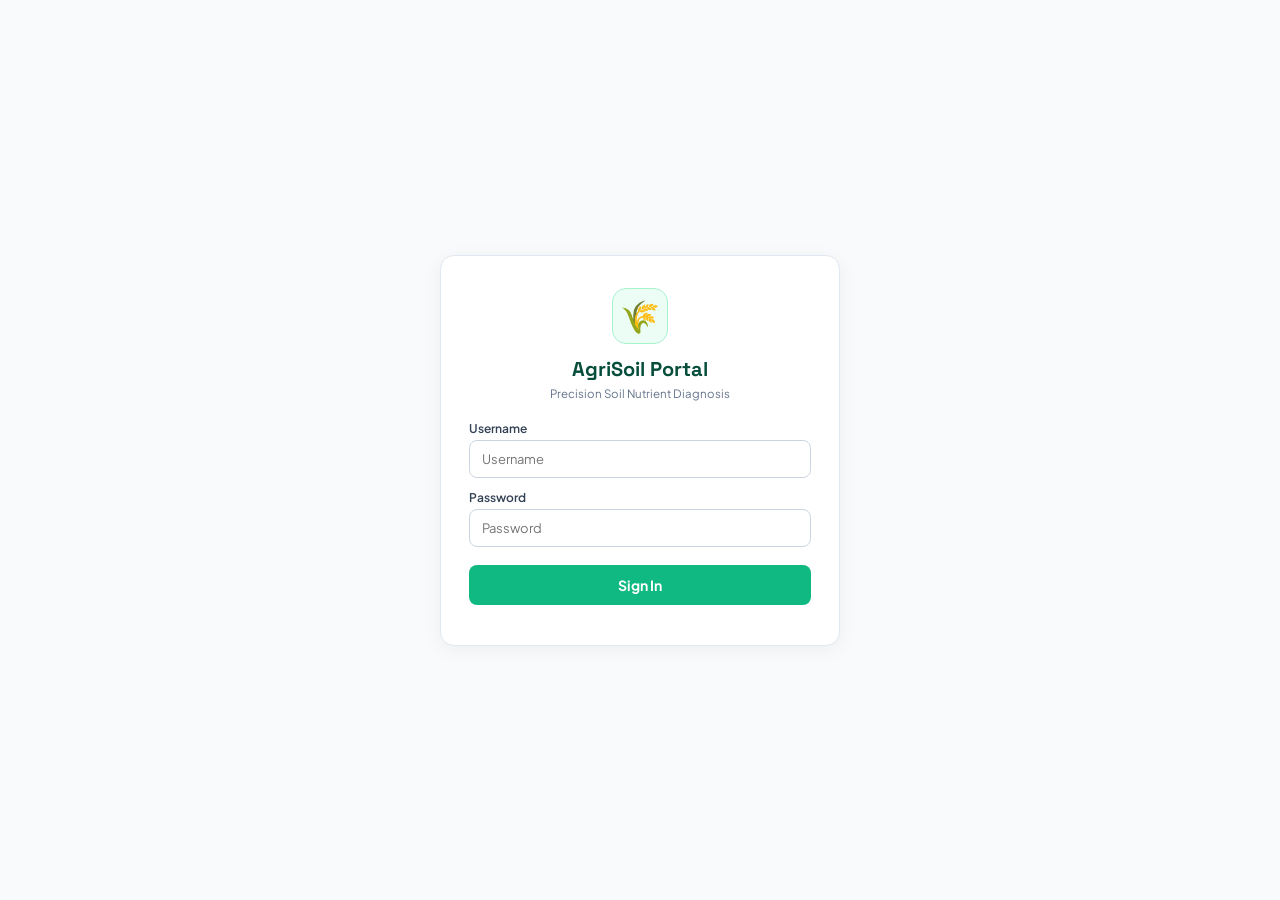
==== capstone/backend-spring/src/main/resources/static/index.html @ a9e23e3c "fourth" ====
<!DOCTYPE html>
<html lang="en">
<head>
    <meta charset="UTF-8">
    <meta name="viewport" content="width=device-width, initial-scale=1.0">
    <title>Precision Soil Nutrient Diagnosis - Farmer Portal</title>
    
    <!-- Google Fonts -->
    <link rel="preconnect" href="https://fonts.googleapis.com">
    <link rel="preconnect" href="https://fonts.gstatic.com" crossorigin>
    <link href="https://fonts.googleapis.com/css2?family=Plus+Jakarta+Sans:wght@400;500;600;700;800&family=Space+Grotesk:wght@500;700&display=swap" rel="stylesheet">
    
    <!-- Leaflet CSS -->
    <link rel="stylesheet" href="https://unpkg.com/leaflet@1.9.4/dist/leaflet.css" integrity="sha256-p4NxAoJBhIIN+hmNHrzRCf9tD/miZyoHS5obTRR9BMY=" crossorigin=""/>
    
    <!-- Turf.js for geodesic spatial calculations -->
    <script src="https://unpkg.com/@turf/turf@7/turf.min.js"></script>

    <!-- Custom CSS -->
    <link rel="stylesheet" href="style.css">
</head>
<body>
    <!-- 1. Dedicated Farmer Login Screen (Username & Password Only) -->
    <div id="loginScreen" class="login-screen">
        <div class="login-card">
            <div class="login-header">
                <div class="login-logo">🌾</div>
                <h2>AgriSoil Portal</h2>
                <p>Precision Soil Nutrient Diagnosis</p>
            </div>

            <!-- Login Status / Error Notification -->
            <div id="loginStatusMessage" class="login-status-msg" style="display: none;"></div>

            <!-- Sign In Form (Username & Password Only) -->
            <form id="loginForm" class="auth-form">
                <div class="form-group">
                    <label for="loginUsername">Username</label>
                    <input type="text" id="loginUsername" placeholder="Username" autocomplete="username" required>
                </div>
                <div class="form-group">
                    <label for="loginPassword">Password</label>
                    <input type="password" id="loginPassword" placeholder="Password" autocomplete="current-password" required>
                </div>
                <button type="submit" class="btn-auth-primary" id="btnLoginSubmit">Sign In</button>
            </form>
        </div>
    </div>

    <!-- 2. Main Application Screen -->
    <div id="mainAppScreen" class="app-container" style="display: none;">
        
        <!-- Top App Header -->
        <header class="app-header">
            <div class="header-brand">
                <div class="header-icon">🌾</div>
                <div class="header-text">
                    <h1>Smart Soil Health &amp; Nutrient Portal</h1>
                    <p>Instant satellite soil test &amp; crop nutrient guide for your land</p>
                </div>
            </div>
            <div class="header-user" id="headerUserProfile">
                <img id="headerAvatar" class="header-avatar" src="https://ui-avatars.com/api/?name=Farmer" alt="Avatar">
                <div class="header-user-info">
                    <span class="header-user-name" id="headerUserName">Farmer Kishan</span>
                    <span class="header-user-email" id="headerUserEmail">farmer@gmail.com</span>
                </div>
                <button class="btn-logout-sm" id="btnLogoutHeader" title="Sign Out">🚪 Logout</button>
            </div>
        </header>

        <!-- Top Dashboard Viewport (Map on left, Field Controls on right) -->
        <div class="dashboard-viewport" id="dashboardViewport">
            
            <!-- Left: Full Satellite Map Area -->
            <div class="map-section">
                <div id="map"></div>
                
                <!-- Map Overlay Controls -->
                <div class="map-overlay-badge">
                    <span class="live-dot"></span>
                    <span>Live Satellite View</span>
                </div>

                <div class="map-coords-badge" id="mapCoordsBadge">
                    Lat: 13.3409 | Lon: 77.1009
                </div>
            </div>

            <!-- Right: Control Panel (Card Layout) -->
            <div class="controls-section">
                
                <!-- Saved Farms Card -->
                <div class="card" id="savedFarmsSection" style="display: none;">
                    <div class="card-header">
                        <h3>🌾 My Saved Fields</h3>
                        <span class="count-badge" id="farmsCountBadge">0 Fields</span>
                    </div>
                    <p class="card-desc">Choose one of your saved fields or mark a new field on the map below.</p>
                    <div class="select-wrapper">
                        <select id="savedFarmsSelect">
                            <option value="">-- Select a field --</option>
                        </select>
                    </div>
                    <div class="selected-farm-actions" id="farmActionsGroup" style="display: none;">
                        <button class="btn btn-danger-sm" id="btnDeleteFarm">🗑️ Remove Field</button>
                    </div>
                </div>

                <!-- Field Mapping Card (Inspired by reference project) -->
                <div class="card field-mapping-card">
                    <div class="card-header">
                        <h3>📍 Mark Field Boundary</h3>
                    </div>
                    
                    <!-- Status Banner -->
                    <div class="status-banner" id="statusBanner">
                        Click <strong>"Mark Field Corners"</strong>, then tap the 4 corners of your field on the map.
                    </div>

                    <!-- Drawing Controls -->
                    <div class="mapping-btn-grid">
                        <button class="btn btn-primary" id="btnStartDraw">
                            <span>🎯 Mark Field Corners</span>
                        </button>
                        <button class="btn btn-danger" id="btnClearField">
                            <span>🔄 Reset</span>
                        </button>
                        <button class="btn btn-success" id="btnCompleteField" disabled>
                            <span>✅ Done Marking</span>
                        </button>
                    </div>

                    <!-- Area & Selected Points Display -->
                    <div class="area-display" id="areaDisplay" style="display: none;">
                        <div class="area-header">Total Field Area</div>
                        <div class="area-number" id="areaValue">0.00 <span class="unit">Acres</span></div>
                        <div class="area-subinfo" id="areaSubInfo">0 hectares | 0 sq. meters</div>
                    </div>

                    <!-- Save Farm Form (appears when 4 points are completed) -->
                    <div class="save-farm-form" id="saveFarmForm" style="display: none;">
                        <label for="farmNameInput">Field Name:</label>
                        <input type="text" id="farmNameInput" placeholder="e.g. Rice Plot, North Field">
                        <button class="btn btn-emerald" id="btnSaveFarm">💾 Save Field</button>
                    </div>
                </div>

                <!-- Soil Fertility Diagnostic Card -->
                <div class="card fertility-card" id="fertilitySection" style="display: none;">
                    <div class="card-header">
                        <h3>🌱 Soil Health &amp; Nutrients</h3>
                        <span class="active-farm-badge" id="activeFarmBadge">No Field Selected</span>
                    </div>
                    <p class="card-desc">Scan your soil using satellite imagery to check pH and major nutrient levels (N, P, K).</p>
                    
                    <button class="btn btn-gradient" id="btnRunFertility">
                        <span>🔍 Check Soil Nutrients</span>
                    </button>

                    <!-- Processing Spinner -->
                    <div class="loading-container" id="loadingContainer" style="display: none;">
                        <div class="pulsing-radar"></div>
                        <h4 id="loadingTitle">Scanning Your Field from Satellite...</h4>
                        <p id="loadingSubtitle">Analyzing soil reflectance and nutrient levels across your field...</p>
                    </div>
                </div>

            </div>
        </div>

        <!-- 3. Full-Width Diagnosis Results Section (Displayed BELOW map and dashboard) -->
        <section class="results-container full-results-section" id="resultsContainer" style="display: none;">
            
            <!-- Top Return / Field Header Bar -->
            <div class="results-top-bar">
                <div class="results-field-info">
                    <span class="results-field-badge">📍 Field Analysis Results</span>
                    <h2 id="resultsFarmTitle" class="results-farm-title">Crop Health &amp; Soil Nutrients Report</h2>
                    <p class="results-farm-subtitle">Full-width view of satellite crop indicators and soil nutrient heatmaps. Scroll up anytime to return to your dashboard and change fields.</p>
                </div>
                <div class="results-bar-actions">
                    <button type="button" class="btn btn-change-field" onclick="scrollToDashboard()">
                        <span>⬆ Change Field / Back to Map</span>
                    </button>
                </div>
            </div>
            
            <!-- Metadata Strip -->
            <div class="meta-strip">
                <div class="meta-item">
                    <span class="meta-label">Scan Date</span>
                    <span class="meta-val" id="metaDate">-</span>
                </div>
                <div class="meta-item">
                    <span class="meta-label">Cloud Level</span>
                    <span class="meta-val" id="metaCloud">-</span>
                </div>
                <div class="meta-item">
                    <span class="meta-label">Detail Resolution</span>
                    <span class="meta-val">10m x 10m grid</span>
                </div>
                <div class="meta-item">
                    <span class="meta-label">Tested Land Points</span>
                    <span class="meta-val" id="metaPixels">-</span>
                </div>
            </div>

            <!-- Acquisition & Season Note -->
            <div class="season-note" id="seasonNoteBox" style="display: none;">
                <span class="season-icon">🛰️</span>
                <div class="season-text" id="seasonNoteText"></div>
            </div>

            <!-- Land-Cover Surface Validation Alert -->
            <div class="surface-alert" id="surfaceAlertBox" style="display: none;">
                <div class="surface-alert-header">
                    <span id="surfaceAlertIcon">🌱</span>
                    <span id="surfaceAlertTitle">Field Surface Check</span>
                </div>
                <div class="surface-alert-msg" id="surfaceAlertMsg"></div>
            </div>

            <!-- 1. STARTING SECTION: Crop & Soil Satellite Indicators (NDVI, NDBI, BSI, UI) -->
            <div id="viewSpectral" class="results-section-block">
                <div class="section-badge-header">
                    <span class="badge-icon">🛰️</span>
                    <div>
                        <h4 class="section-title">1. Crop Health &amp; Satellite Indicators</h4>
                        <p class="section-subtitle">Real-time vegetation vigor, ground moisture, and bare soil exposure across your field</p>
                    </div>
                </div>

                <!-- 4 Spectral Stat Cards -->
                <div class="nutrients-grid">
                    <div class="nutrient-card card-n">
                        <div class="nut-header">Crop Greenness (NDVI)</div>
                        <div class="nut-val" id="valNdvi">-</div>
                        <div class="nut-status" id="statusNdvi">Plant Health</div>
                        <div class="nut-range" id="rangeNdvi">Min: - | Max: -</div>
                    </div>

                    <div class="nutrient-card card-p">
                        <div class="nut-header">Dry Earth Index (NDBI)</div>
                        <div class="nut-val" id="valNdbi">-</div>
                        <div class="nut-status" id="statusNdbi">Dry Soil Level</div>
                        <div class="nut-range" id="rangeNdbi">Min: - | Max: -</div>
                    </div>

                    <div class="nutrient-card card-ph">
                        <div class="nut-header">Bare Soil Coverage (BSI)</div>
                        <div class="nut-val" id="valBsi">-</div>
                        <div class="nut-status" id="statusBsi">Soil Openness</div>
                        <div class="nut-range" id="rangeBsi">Min: - | Max: -</div>
                    </div>

                    <div class="nutrient-card card-k">
                        <div class="nut-header">Hard Surface Index (UI)</div>
                        <div class="nut-val" id="valUi">-</div>
                        <div class="nut-status" id="statusUi">Firm Surface</div>
                        <div class="nut-range" id="rangeUi">Min: - | Max: -</div>
                    </div>
                </div>

                <!-- 4 Satellite Spectral Heatmaps -->
                <h5 class="subsection-title">Satellite Indicator Maps</h5>
                <div class="heatmaps-grid">
                    <div class="heatmap-box">
                        <div class="heatmap-header-row">
                            <h5>Crop Greenness (NDVI)</h5>
                            <button type="button" class="btn-fullscreen-toggle" onclick="openFullscreenModal('imgHeatmapNdvi', 'Crop Growth &amp; Greenness (NDVI)')">⛶ Full Screen</button>
                        </div>
                        <div class="img-wrapper" onclick="openFullscreenModal('imgHeatmapNdvi', 'Crop Growth &amp; Greenness (NDVI)')">
                            <img id="imgHeatmapNdvi" alt="Crop Greenness Map" src="">
                        </div>
                    </div>

                    <div class="heatmap-box">
                        <div class="heatmap-header-row">
                            <h5>Dry Soil Exposure (NDBI)</h5>
                            <button type="button" class="btn-fullscreen-toggle" onclick="openFullscreenModal('imgHeatmapNdbi', 'Dry Soil Exposure (NDBI)')">⛶ Full Screen</button>
                        </div>
                        <div class="img-wrapper" onclick="openFullscreenModal('imgHeatmapNdbi', 'Dry Soil Exposure (NDBI)')">
                            <img id="imgHeatmapNdbi" alt="Dry Earth Map" src="">
                        </div>
                    </div>

                    <div class="heatmap-box">
                        <div class="heatmap-header-row">
                            <h5>Open Soil Coverage (BSI)</h5>
                            <button type="button" class="btn-fullscreen-toggle" onclick="openFullscreenModal('imgHeatmapBsi', 'Open Soil Coverage (BSI)')">⛶ Full Screen</button>
                        </div>
                        <div class="img-wrapper" onclick="openFullscreenModal('imgHeatmapBsi', 'Open Soil Coverage (BSI)')">
                            <img id="imgHeatmapBsi" alt="Bare Soil Map" src="">
                        </div>
                    </div>

                    <div class="heatmap-box">
                        <div class="heatmap-header-row">
                            <h5>Hard Surface / Structure (UI)</h5>
                            <button type="button" class="btn-fullscreen-toggle" onclick="openFullscreenModal('imgHeatmapUi', 'Hard Surface / Structure (UI)')">⛶ Full Screen</button>
                        </div>
                        <div class="img-wrapper" onclick="openFullscreenModal('imgHeatmapUi', 'Hard Surface / Structure (UI)')">
                            <img id="imgHeatmapUi" alt="Surface Map" src="">
                        </div>
                    </div>
                </div>
            </div>

            <!-- 2. NEXT SECTION: Essential Soil Nutrients (pH, N, P, K) -->
            <div id="viewNutrients" class="results-section-block">
                <div class="section-badge-header">
                    <span class="badge-icon">🌾</span>
                    <div>
                        <h4 class="section-title">2. Soil Nutrients &amp; Fertility Levels</h4>
                        <p class="section-subtitle">Estimated soil acidity and major macronutrient levels for balanced crop fertilization</p>
                    </div>
                </div>

                <!-- 4 Nutrient Stat Cards -->
                <div class="nutrients-grid">
                    <div class="nutrient-card card-ph">
                        <div class="nut-header">Soil Acidity / pH Level</div>
                        <div class="nut-val" id="valPh">-</div>
                        <div class="nut-status" id="statusPh">Optimal</div>
                        <div class="nut-range" id="rangePh">Min: - | Max: -</div>
                    </div>

                    <div class="nutrient-card card-n">
                        <div class="nut-header">Nitrogen (N) - Plant Growth</div>
                        <div class="nut-val" id="valN">- <span class="sub-unit">mg/kg</span></div>
                        <div class="nut-status" id="statusN">Optimal</div>
                        <div class="nut-range" id="rangeN">Min: - | Max: -</div>
                    </div>

                    <div class="nutrient-card card-p">
                        <div class="nut-header">Phosphorus (P) - Root Health</div>
                        <div class="nut-val" id="valP">- <span class="sub-unit">mg/kg</span></div>
                        <div class="nut-status" id="statusP">Optimal</div>
                        <div class="nut-range" id="rangeP">Min: - | Max: -</div>
                    </div>

                    <div class="nutrient-card card-k">
                        <div class="nut-header">Potassium (K) - Plant Strength</div>
                        <div class="nut-val" id="valK">- <span class="sub-unit">mg/kg</span></div>
                        <div class="nut-status" id="statusK">Optimal</div>
                        <div class="nut-range" id="rangeK">Min: - | Max: -</div>
                    </div>
                </div>

                <!-- 4 Soil Nutrient Distribution Heatmaps -->
                <h5 class="subsection-title">Nutrient Distribution Maps</h5>
                <div class="heatmaps-grid">
                    <div class="heatmap-box">
                        <div class="heatmap-header-row">
                            <h5>Soil pH Level Map</h5>
                            <button type="button" class="btn-fullscreen-toggle" onclick="openFullscreenModal('imgHeatmapPh', 'Soil pH Level Map')">⛶ Full Screen</button>
                        </div>
                        <div class="img-wrapper" onclick="openFullscreenModal('imgHeatmapPh', 'Soil pH Level Map')">
                            <img id="imgHeatmapPh" alt="Soil pH Map" src="">
                        </div>
                    </div>

                    <div class="heatmap-box">
                        <div class="heatmap-header-row">
                            <h5>Nitrogen (N) Map</h5>
                            <button type="button" class="btn-fullscreen-toggle" onclick="openFullscreenModal('imgHeatmapN', 'Nitrogen (N) Distribution Map')">⛶ Full Screen</button>
                        </div>
                        <div class="img-wrapper" onclick="openFullscreenModal('imgHeatmapN', 'Nitrogen (N) Distribution Map')">
                            <img id="imgHeatmapN" alt="Nitrogen Map" src="">
                        </div>
                    </div>

                    <div class="heatmap-box">
                        <div class="heatmap-header-row">
                            <h5>Phosphorus (P) Map</h5>
                            <button type="button" class="btn-fullscreen-toggle" onclick="openFullscreenModal('imgHeatmapP', 'Phosphorus (P) Distribution Map')">⛶ Full Screen</button>
                        </div>
                        <div class="img-wrapper" onclick="openFullscreenModal('imgHeatmapP', 'Phosphorus (P) Distribution Map')">
                            <img id="imgHeatmapP" alt="Phosphorus Map" src="">
                        </div>
                    </div>

                    <div class="heatmap-box">
                        <div class="heatmap-header-row">
                            <h5>Potassium (K) Map</h5>
                            <button type="button" class="btn-fullscreen-toggle" onclick="openFullscreenModal('imgHeatmapK', 'Potassium (K) Distribution Map')">⛶ Full Screen</button>
                        </div>
                        <div class="img-wrapper" onclick="openFullscreenModal('imgHeatmapK', 'Potassium (K) Distribution Map')">
                            <img id="imgHeatmapK" alt="Potassium Map" src="">
                        </div>
                    </div>
                </div>
            </div>

        </section>

    </div>

    <!-- Floating Back-to-Dashboard Button -->
    <button id="btnFloatingBackToDashboard" class="btn-floating-top" onclick="scrollToDashboard()" title="Change Field / Back to Map" style="display: none;">
        <span>⬆ Change Field</span>
    </button>

    <!-- Full Screen Image Modal -->
    <div id="fullscreenModal" class="fullscreen-modal" style="display: none;">
        <div class="fullscreen-modal-backdrop" onclick="closeFullscreenModal()"></div>
        <div class="fullscreen-modal-content">
            <div class="fullscreen-modal-header">
                <h3 id="fullscreenModalTitle">Map View</h3>
                <button type="button" class="btn-modal-close" onclick="closeFullscreenModal()" title="Close (Esc)">✕ Close</button>
            </div>
            <div class="fullscreen-modal-body">
                <img id="fullscreenModalImg" src="" alt="Full Screen Map View">
            </div>
        </div>
    </div>

    <!-- Leaflet JS -->
    <script src="https://unpkg.com/leaflet@1.9.4/dist/leaflet.js" integrity="sha256-20nQCchB9co0qIjJZRGuk2/Z9VM+kNiyxNV1lvTlZBo=" crossorigin=""></script>
    
    <!-- Application Logic -->
    <script src="app.js"></script>
</body>
</html>
---- capstone/backend-spring/src/main/resources/static/style.css ----
/* ==========================================================================
   Precision Soil Nutrient Diagnosis - UI/UX Stylesheet
   Modern, responsive agricultural portal with Leaflet satellite mapping
   ========================================================================== */

:root {
    --bg-gradient: linear-gradient(135deg, #064e3b 0%, #047857 50%, #10b981 100%);
    --card-bg: #ffffff;
    --primary: #2563eb;
    --primary-hover: #1d4ed8;
    --success: #16a34a;
    --success-hover: #15803d;
    --danger: #dc2626;
    --danger-hover: #b91c1c;
    --emerald: #059669;
    --emerald-hover: #047857;
    --text-main: #0f172a;
    --text-muted: #64748b;
    --border-color: #e2e8f0;
    --font-sans: 'Plus Jakarta Sans', system-ui, -apple-system, sans-serif;
    --font-heading: 'Space Grotesk', sans-serif;
}

* {
    margin: 0;
    padding: 0;
    box-sizing: border-box;
}

body {
    font-family: var(--font-sans);
    background: var(--bg-gradient);
    min-height: 100vh;
    color: var(--text-main);
    overflow-x: hidden;
    overflow-y: auto;
    scroll-behavior: smooth;
}

/* App Main Container (Vertical Page Flow) */
.app-container {
    display: flex;
    flex-direction: column;
    width: 100%;
    min-height: 100vh;
    padding: 0;
    gap: 0;
}

/* Top App Header (Spans Full Width at Top) */
.app-header {
    width: 100%;
    display: flex;
    align-items: center;
    justify-content: space-between;
    padding: 12px 28px;
    background: #ffffff;
    border-bottom: 1px solid var(--border-color);
    box-shadow: 0 2px 10px rgba(0, 0, 0, 0.05);
    position: sticky;
    top: 0;
    z-index: 1000;
    box-sizing: border-box;
}

/* Dashboard Viewport (Map on Left, Field Controls on Right) */
.dashboard-viewport {
    display: flex;
    gap: 20px;
    padding: 20px 28px;
    height: calc(100vh - 72px);
    min-height: 620px;
    box-sizing: border-box;
    width: 100%;
}

/* Map Section (Left 58%) */
.map-section {
    flex: 1.35;
    background: #0f172a;
    border-radius: 16px;
    overflow: hidden;
    position: relative;
    box-shadow: 0 10px 30px rgba(0, 0, 0, 0.15);
    border: 1px solid rgba(255, 255, 255, 0.15);
    height: 100%;
}

#map {
    height: 100%;
    width: 100%;
    z-index: 1;
}

.map-overlay-badge {
    position: absolute;
    top: 16px;
    left: 60px;
    background: rgba(15, 23, 42, 0.85);
    backdrop-filter: blur(8px);
    color: #f8fafc;
    padding: 8px 14px;
    border-radius: 30px;
    font-size: 12px;
    font-weight: 600;
    z-index: 1000;
    display: flex;
    align-items: center;
    gap: 8px;
    border: 1px solid rgba(255, 255, 255, 0.2);
    box-shadow: 0 4px 12px rgba(0,0,0,0.3);
}

.live-dot {
    width: 8px;
    height: 8px;
    background: #10b981;
    border-radius: 50%;
    animation: pulseDot 2s infinite;
}

@keyframes pulseDot {
    0% { transform: scale(0.95); box-shadow: 0 0 0 0 rgba(16, 185, 129, 0.7); }
    70% { transform: scale(1.1); box-shadow: 0 0 0 8px rgba(16, 185, 129, 0); }
    100% { transform: scale(0.95); box-shadow: 0 0 0 0 rgba(16, 185, 129, 0); }
}

.map-coords-badge {
    position: absolute;
    bottom: 16px;
    right: 16px;
    background: rgba(15, 23, 42, 0.8);
    backdrop-filter: blur(6px);
    color: #cbd5e1;
    padding: 6px 12px;
    border-radius: 8px;
    font-size: 11px;
    font-family: monospace;
    z-index: 1000;
    pointer-events: none;
}

/* Controls Section (Right 42%) */
.controls-section {
    flex: 1;
    background: rgba(255, 255, 255, 0.98);
    backdrop-filter: blur(12px);
    border-radius: 16px;
    padding: 20px;
    overflow-y: auto;
    height: 100%;
    box-shadow: 0 10px 30px rgba(0, 0, 0, 0.08);
    display: flex;
    flex-direction: column;
    gap: 16px;
    border: 1px solid var(--border-color);
    box-sizing: border-box;
}

/* Custom Scrollbar */
.controls-section::-webkit-scrollbar {
    width: 6px;
}
.controls-section::-webkit-scrollbar-thumb {
    background: #cbd5e1;
    border-radius: 4px;
}

.header-brand {
    display: flex;
    align-items: center;
    gap: 12px;
}

.header-icon {
    font-size: 26px;
    background: #ecfdf5;
    width: 44px;
    height: 44px;
    display: flex;
    align-items: center;
    justify-content: center;
    border-radius: 12px;
    border: 1px solid #a7f3d0;
}

.header-text h1 {
    font-family: var(--font-heading);
    font-size: 16px;
    font-weight: 700;
    color: #064e3b;
    line-height: 1.2;
}

.header-text p {
    font-size: 11px;
    color: var(--text-muted);
}

.header-user {
    display: flex;
    align-items: center;
    gap: 8px;
    background: #f8fafc;
    border: 1px solid #e2e8f0;
    padding: 4px 10px 4px 6px;
    border-radius: 24px;
}

.header-avatar {
    width: 32px;
    height: 32px;
    border-radius: 50%;
    object-fit: cover;
    background: #e2e8f0;
    border: 1.5px solid #10b981;
}

.header-user-info {
    display: flex;
    flex-direction: column;
    text-align: left;
    max-width: 140px;
}

.header-user-name {
    font-size: 12px;
    font-weight: 700;
    color: #0f172a;
    white-space: nowrap;
    overflow: hidden;
    text-overflow: ellipsis;
}

.header-user-email {
    font-size: 10px;
    color: #64748b;
    white-space: nowrap;
    overflow: hidden;
    text-overflow: ellipsis;
}

.btn-logout-sm {
    background: #fee2e2;
    color: #dc2626;
    border: 1px solid #fca5a5;
    border-radius: 12px;
    padding: 4px 8px;
    font-size: 11px;
    font-weight: 600;
    cursor: pointer;
    transition: all 0.2s;
    white-space: nowrap;
}

.btn-logout-sm:hover {
    background: #fca5a5;
    color: #7f1d1d;
}

/* Card Common */
.card {
    background: #ffffff;
    border-radius: 12px;
    padding: 16px;
    border: 1px solid var(--border-color);
    box-shadow: 0 2px 8px rgba(0,0,0,0.04);
}

.card-header {
    display: flex;
    justify-content: space-between;
    align-items: center;
    margin-bottom: 8px;
}

.card-header h3 {
    font-size: 14px;
    font-weight: 700;
    color: #1e293b;
}

.card-desc {
    font-size: 12px;
    color: var(--text-muted);
    margin-bottom: 12px;
    line-height: 1.4;
}

.badge {
    background: #f1f5f9;
    color: #64748b;
    padding: 3px 8px;
    border-radius: 20px;
    font-size: 11px;
    font-weight: 600;
}

.count-badge {
    background: #ecfdf5;
    color: #059669;
    padding: 3px 8px;
    border-radius: 20px;
    font-size: 11px;
    font-weight: 700;
}

/* Auth Section */
.input-group {
    display: flex;
    gap: 8px;
}

.input-group input, .save-farm-form input, select {
    width: 100%;
    padding: 10px 12px;
    border: 1.5px solid var(--border-color);
    border-radius: 8px;
    font-size: 13px;
    font-family: inherit;
    transition: all 0.2s;
    outline: none;
}

.input-group input:focus, .save-farm-form input:focus, select:focus {
    border-color: var(--emerald);
    box-shadow: 0 0 0 3px rgba(16, 185, 129, 0.15);
}

.farmer-profile {
    display: flex;
    align-items: center;
    gap: 12px;
}

.profile-avatar {
    width: 44px;
    height: 44px;
    border-radius: 50%;
    background: #e0f2fe;
    display: flex;
    align-items: center;
    justify-content: center;
    font-size: 22px;
}

.profile-details {
    flex: 1;
}

.profile-details h4 {
    font-size: 14px;
    font-weight: 700;
    color: #0f172a;
}

.profile-details span {
    font-size: 11px;
    color: var(--text-muted);
    display: block;
}

.farmer-id-tag {
    font-size: 10px;
    font-weight: 700;
    color: #059669;
    background: #ecfdf5;
    display: inline-block;
    padding: 2px 6px;
    border-radius: 4px;
    margin-top: 2px;
}

/* Buttons */
.btn {
    padding: 10px 16px;
    border: none;
    border-radius: 8px;
    font-size: 13px;
    font-weight: 600;
    cursor: pointer;
    transition: all 0.2s;
    display: inline-flex;
    align-items: center;
    justify-content: center;
    gap: 6px;
    white-space: nowrap;
}

.btn:disabled {
    opacity: 0.5;
    cursor: not-allowed;
    transform: none !important;
}

.btn-primary {
    background: var(--primary);
    color: white;
}
.btn-primary:hover:not(:disabled) {
    background: var(--primary-hover);
    transform: translateY(-1px);
}

.btn-danger {
    background: var(--danger);
    color: white;
}
.btn-danger:hover:not(:disabled) {
    background: var(--danger-hover);
    transform: translateY(-1px);
}

.btn-success {
    background: var(--success);
    color: white;
}
.btn-success:hover:not(:disabled) {
    background: var(--success-hover);
    transform: translateY(-1px);
}

.btn-emerald {
    background: var(--emerald);
    color: white;
    width: 100%;
}
.btn-emerald:hover:not(:disabled) {
    background: var(--emerald-hover);
}

.btn-secondary {
    background: #f1f5f9;
    color: #334155;
    border: 1px solid #cbd5e1;
}
.btn-secondary:hover {
    background: #e2e8f0;
}

.btn-logout {
    background: #fef2f2;
    color: #dc2626;
    border: 1px solid #fecaca;
    padding: 6px 12px;
    font-size: 12px;
}
.btn-logout:hover {
    background: #fee2e2;
}

.btn-danger-sm {
    background: #fef2f2;
    color: #dc2626;
    border: 1px solid #fecaca;
    padding: 8px 12px;
    font-size: 12px;
    width: 100%;
    margin-top: 8px;
}
.btn-danger-sm:hover {
    background: #fee2e2;
}

.btn-gradient {
    background: linear-gradient(135deg, #059669 0%, #047857 100%);
    color: white;
    font-size: 14px;
    font-weight: 700;
    padding: 14px;
    width: 100%;
    box-shadow: 0 4px 14px rgba(5, 150, 105, 0.35);
}
.btn-gradient:hover:not(:disabled) {
    background: linear-gradient(135deg, #047857 0%, #065f46 100%);
    transform: translateY(-2px);
    box-shadow: 0 6px 20px rgba(5, 150, 105, 0.45);
}

/* Status Banner */
.status-banner {
    background: #eff6ff;
    border-left: 4px solid #3b82f6;
    padding: 10px 14px;
    border-radius: 6px;
    font-size: 12px;
    color: #1e40af;
    margin-bottom: 12px;
    line-height: 1.4;
}

/* Mapping Grid Buttons (Like Reference) */
.mapping-btn-grid {
    display: grid;
    grid-template-columns: 1fr 1fr 1fr;
    gap: 8px;
    margin-bottom: 14px;
}

.mapping-btn-grid .btn {
    width: 100%;
    padding: 10px 8px;
    font-size: 12px;
}

/* Area Display */
.area-display {
    background: #ecfdf5;
    border: 1.5px solid #a7f3d0;
    border-radius: 8px;
    padding: 12px;
    text-align: center;
    margin-bottom: 12px;
}

.area-header {
    font-size: 11px;
    font-weight: 700;
    color: #047857;
    text-transform: uppercase;
    letter-spacing: 0.5px;
}

.area-number {
    font-family: var(--font-heading);
    font-size: 24px;
    font-weight: 800;
    color: #065f46;
    margin: 2px 0;
}

.area-number .unit {
    font-size: 14px;
    font-weight: 600;
}

.area-subinfo {
    font-size: 11px;
    color: #059669;
}

/* Save Farm Form */
.save-farm-form {
    background: #f8fafc;
    border: 1px solid var(--border-color);
    border-radius: 8px;
    padding: 12px;
    display: flex;
    flex-direction: column;
    gap: 8px;
}
.save-farm-form label {
    font-size: 12px;
    font-weight: 600;
    color: #334155;
}

/* Loading Radar */
.loading-container {
    text-align: center;
    padding: 24px 12px;
    background: #f8fafc;
    border-radius: 12px;
    margin-top: 14px;
    border: 1px dashed #cbd5e1;
}

.pulsing-radar {
    width: 50px;
    height: 50px;
    border-radius: 50%;
    background: rgba(5, 150, 105, 0.2);
    margin: 0 auto 14px;
    position: relative;
    border: 2px solid #059669;
    animation: radarRipple 1.5s infinite ease-out;
}

@keyframes radarRipple {
    0% { transform: scale(0.8); opacity: 1; }
    100% { transform: scale(1.6); opacity: 0; }
}

.loading-container h4 {
    font-size: 14px;
    font-weight: 700;
    color: #0f172a;
    margin-bottom: 4px;
}

.loading-container p {
    font-size: 12px;
    color: var(--text-muted);
}

/* Results Section */
.meta-strip {
    display: grid;
    grid-template-columns: repeat(4, 1fr);
    background: #f1f5f9;
    border-radius: 8px;
    padding: 10px;
    gap: 6px;
    margin: 14px 0;
    text-align: center;
}

.meta-label {
    display: block;
    font-size: 10px;
    font-weight: 600;
    color: #64748b;
    text-transform: uppercase;
}

.meta-val {
    font-size: 12px;
    font-weight: 700;
    color: #0f172a;
}

/* Season & Acquisition Strategy Note */
.season-note {
    display: flex;
    align-items: center;
    gap: 8px;
    background: #f8fafc;
    border: 1px solid #cbd5e1;
    border-radius: 8px;
    padding: 8px 12px;
    font-size: 11px;
    color: #334155;
    margin: 10px 0;
    line-height: 1.4;
}

.season-icon {
    font-size: 16px;
    flex-shrink: 0;
}

/* Surface Classification Alert */
.surface-alert {
    border-radius: 8px;
    padding: 10px 14px;
    margin: 10px 0 14px;
    font-size: 12px;
    line-height: 1.4;
    transition: all 0.2s ease;
}

.surface-alert.valid-soil {
    background: #ecfdf5;
    border: 1.5px solid #a7f3d0;
    color: #065f46;
}

.surface-alert.warning-roof {
    background: #fffbeb;
    border: 1.5px solid #fde68a;
    color: #92400e;
}

.surface-alert-header {
    font-weight: 700;
    font-size: 13px;
    margin-bottom: 4px;
    display: flex;
    align-items: center;
    gap: 6px;
}

.surface-alert-msg {
    font-size: 11.5px;
    opacity: 0.95;
}

/* Layer Switcher Tabs */
.layer-tab-group {
    display: flex;
    gap: 6px;
    margin: 14px 0 10px;
    background: #f1f5f9;
    padding: 4px;
    border-radius: 10px;
    border: 1px solid #cbd5e1;
}

.layer-tab {
    flex: 1;
    border: none;
    background: transparent;
    padding: 8px 10px;
    font-size: 11.5px;
    font-weight: 700;
    color: #64748b;
    border-radius: 8px;
    cursor: pointer;
    transition: all 0.2s ease;
    display: flex;
    align-items: center;
    justify-content: center;
    gap: 6px;
}

.layer-tab:hover {
    color: #0f172a;
    background: rgba(255, 255, 255, 0.6);
}

.layer-tab.active {
    background: #ffffff;
    color: #065f46;
    box-shadow: 0 2px 6px rgba(0,0,0,0.08);
}

.section-title {
    font-size: 13px;
    font-weight: 700;
    color: #1e293b;
    margin: 14px 0 8px;
    text-transform: uppercase;
    letter-spacing: 0.5px;
}

.section-subtitle {
    font-size: 11px;
    color: var(--text-muted);
    margin-bottom: 10px;
}

/* Full-Width Results Section */
.full-results-section {
    width: 100%;
    max-width: 1440px;
    margin: 0 auto;
    padding: 32px 28px 80px 28px;
    box-sizing: border-box;
}

/* Results Top Bar with Change Field Button */
.results-top-bar {
    display: flex;
    align-items: center;
    justify-content: space-between;
    background: #ffffff;
    border: 1px solid var(--border-color);
    border-radius: 14px;
    padding: 18px 24px;
    margin-bottom: 22px;
    box-shadow: 0 4px 16px rgba(0, 0, 0, 0.04);
    flex-wrap: wrap;
    gap: 14px;
}

.results-field-badge {
    display: inline-block;
    font-size: 11px;
    font-weight: 700;
    color: #047857;
    background: #ecfdf5;
    padding: 4px 10px;
    border-radius: 20px;
    border: 1px solid #a7f3d0;
    margin-bottom: 6px;
    text-transform: uppercase;
    letter-spacing: 0.5px;
}

.results-farm-title {
    font-family: var(--font-heading);
    font-size: 22px;
    font-weight: 800;
    color: #064e3b;
    margin: 0 0 4px 0;
}

.results-farm-subtitle {
    font-size: 12.5px;
    color: var(--text-muted);
    margin: 0;
}

.btn-change-field {
    background: #047857;
    color: #ffffff;
    border: none;
    border-radius: 8px;
    padding: 10px 18px;
    font-size: 13px;
    font-weight: 700;
    cursor: pointer;
    display: flex;
    align-items: center;
    gap: 6px;
    transition: all 0.2s;
    box-shadow: 0 4px 12px rgba(4, 120, 87, 0.25);
}

.btn-change-field:hover {
    background: #065f46;
    transform: translateY(-2px);
    box-shadow: 0 6px 16px rgba(4, 120, 87, 0.35);
}

/* 4 Stat Cards Grid (Spans Full Width: 4 columns on desktop) */
.nutrients-grid {
    display: grid;
    grid-template-columns: repeat(4, 1fr);
    gap: 16px;
    margin-bottom: 24px;
}

.nutrient-card {
    background: #ffffff;
    border-radius: 12px;
    padding: 16px;
    border: 1.5px solid var(--border-color);
    box-shadow: 0 2px 8px rgba(0,0,0,0.04);
    transition: transform 0.2s, box-shadow 0.2s;
}

.nutrient-card:hover {
    transform: translateY(-2px);
    box-shadow: 0 6px 16px rgba(0,0,0,0.06);
}

.card-ph { border-left: 5px solid #16a34a; }
.card-n  { border-left: 5px solid #059669; }
.card-p  { border-left: 5px solid #ea580c; }
.card-k  { border-left: 5px solid #7c3aed; }

.nut-header {
    font-size: 11.5px;
    font-weight: 700;
    color: #475569;
    margin-bottom: 6px;
}

.nut-val {
    font-family: var(--font-heading);
    font-size: 26px;
    font-weight: 800;
    color: #0f172a;
    line-height: 1.1;
}

.sub-unit {
    font-size: 12px;
    font-weight: 600;
    color: #64748b;
}

.nut-status {
    font-size: 12px;
    font-weight: 700;
    color: #16a34a;
    margin-top: 6px;
}

.nut-range {
    font-size: 11px;
    color: #94a3b8;
    margin-top: 3px;
}

/* Full-Width 2D Heatmaps Grid (Large 2-column or 4-column layout) */
.heatmaps-grid {
    display: grid;
    grid-template-columns: repeat(2, 1fr);
    gap: 24px;
    margin-top: 14px;
}

@media (min-width: 1400px) {
    .heatmaps-grid {
        grid-template-columns: repeat(4, 1fr);
        gap: 20px;
    }
}

.heatmap-box {
    background: #ffffff;
    border-radius: 14px;
    padding: 16px;
    border: 1px solid var(--border-color);
    box-shadow: 0 4px 16px rgba(0, 0, 0, 0.05);
    display: flex;
    flex-direction: column;
    gap: 10px;
    transition: transform 0.2s, box-shadow 0.2s;
}

.heatmap-box:hover {
    transform: translateY(-2px);
    box-shadow: 0 8px 24px rgba(0, 0, 0, 0.08);
}

.heatmap-header-row {
    display: flex;
    align-items: center;
    justify-content: space-between;
    gap: 8px;
    padding-bottom: 4px;
}

.heatmap-header-row h5 {
    font-size: 13.5px;
    font-weight: 700;
    color: #1e293b;
    margin-bottom: 0;
    text-align: left;
    white-space: nowrap;
    overflow: hidden;
    text-overflow: ellipsis;
}

.btn-fullscreen-toggle {
    background: #ecfdf5;
    color: #047857;
    border: 1px solid #a7f3d0;
    border-radius: 8px;
    padding: 5px 11px;
    font-size: 11px;
    font-weight: 700;
    cursor: pointer;
    white-space: nowrap;
    transition: all 0.2s ease;
    display: flex;
    align-items: center;
    gap: 4px;
    flex-shrink: 0;
    box-shadow: 0 1px 3px rgba(0,0,0,0.05);
}

.btn-fullscreen-toggle:hover {
    background: #059669;
    color: #ffffff;
    border-color: #059669;
    transform: translateY(-1px);
    box-shadow: 0 3px 8px rgba(5, 150, 105, 0.25);
}

.heatmap-box .img-wrapper {
    background: #f8fafc;
    border-radius: 10px;
    overflow: hidden;
    height: 380px;
    display: flex;
    align-items: center;
    justify-content: center;
    cursor: pointer;
    border: 1px solid #e2e8f0;
    position: relative;
}

.heatmap-box img {
    width: 100%;
    height: 100%;
    object-fit: contain;
    display: block;
    border-radius: 6px;
    transition: transform 0.25s ease;
    cursor: zoom-in;
}

.heatmap-box img:hover {
    transform: scale(1.02);
}

/* Floating Back-to-Dashboard Button */
.btn-floating-top {
    position: fixed;
    bottom: 28px;
    right: 28px;
    z-index: 9999;
    background: #047857;
    color: #ffffff;
    border: 2px solid #a7f3d0;
    border-radius: 40px;
    padding: 12px 22px;
    font-size: 13.5px;
    font-weight: 700;
    font-family: var(--font-sans);
    box-shadow: 0 10px 25px rgba(4, 120, 87, 0.4);
    cursor: pointer;
    display: flex;
    align-items: center;
    gap: 8px;
    transition: all 0.2s ease;
}

.btn-floating-top:hover {
    background: #065f46;
    transform: translateY(-3px);
    box-shadow: 0 14px 30px rgba(4, 120, 87, 0.5);
}

/* Results Section Blocks (Continuous Scroll) */
.results-section-block {
    display: block;
    margin-top: 18px;
    padding-top: 14px;
    border-top: 1px solid #e2e8f0;
}

.results-section-block:first-of-type {
    margin-top: 12px;
    padding-top: 0;
    border-top: none;
}

.section-badge-header {
    display: flex;
    align-items: flex-start;
    gap: 10px;
    margin-bottom: 12px;
    background: #f8fafc;
    padding: 10px 12px;
    border-radius: 10px;
    border-left: 4px solid #10b981;
}

.section-badge-header .badge-icon {
    font-size: 20px;
    line-height: 1;
}

.section-badge-header .section-title {
    font-size: 13.5px;
    font-weight: 700;
    color: #0f172a;
    margin-bottom: 2px;
}

.section-badge-header .section-subtitle {
    font-size: 11px;
    color: #64748b;
    line-height: 1.3;
}

.subsection-title {
    font-size: 12px;
    font-weight: 700;
    color: #334155;
    margin: 14px 0 8px;
    display: flex;
    align-items: center;
    gap: 6px;
}

/* Fullscreen Modal Overlay */
.fullscreen-modal {
    position: fixed;
    top: 0;
    left: 0;
    width: 100vw;
    height: 100vh;
    z-index: 999999;
    display: flex;
    align-items: center;
    justify-content: center;
    padding: 16px;
    box-sizing: border-box;
}

.fullscreen-modal-backdrop {
    position: absolute;
    top: 0;
    left: 0;
    width: 100%;
    height: 100%;
    background: rgba(15, 23, 42, 0.88);
    backdrop-filter: blur(8px);
}

.fullscreen-modal-content {
    position: relative;
    z-index: 10;
    background: #ffffff;
    border-radius: 14px;
    max-width: 95vw;
    max-height: 94vh;
    width: 860px;
    display: flex;
    flex-direction: column;
    overflow: hidden;
    box-shadow: 0 25px 50px -12px rgba(0, 0, 0, 0.6);
    animation: modalPop 0.22s ease-out;
}

@keyframes modalPop {
    from { opacity: 0; transform: scale(0.95); }
    to { opacity: 1; transform: scale(1); }
}

.fullscreen-modal-header {
    display: flex;
    align-items: center;
    justify-content: space-between;
    padding: 12px 18px;
    background: #f8fafc;
    border-bottom: 1px solid #e2e8f0;
}

.fullscreen-modal-header h3 {
    font-size: 14.5px;
    font-weight: 700;
    color: #0f172a;
    font-family: var(--font-heading);
    margin: 0;
}

.btn-modal-close {
    background: #f1f5f9;
    color: #475569;
    border: 1px solid #cbd5e1;
    border-radius: 8px;
    padding: 6px 14px;
    font-size: 12px;
    font-weight: 700;
    cursor: pointer;
    transition: all 0.2s;
}

.btn-modal-close:hover {
    background: #ef4444;
    color: #ffffff;
    border-color: #ef4444;
}

.fullscreen-modal-body {
    padding: 16px;
    overflow: auto;
    display: flex;
    align-items: center;
    justify-content: center;
    background: #ffffff;
    min-height: 300px;
}

.fullscreen-modal-body img {
    max-width: 100%;
    max-height: 76vh;
    object-fit: contain;
    border-radius: 8px;
    box-shadow: 0 4px 14px rgba(0,0,0,0.12);
}

/* ==========================================================================
   Simple Dedicated Login Page
   ========================================================================== */
.login-screen {
    position: fixed;
    top: 0;
    left: 0;
    width: 100vw;
    height: 100vh;
    background: #f8fafc;
    display: flex;
    align-items: center;
    justify-content: center;
    z-index: 9999;
    padding: 20px;
    font-family: var(--font-body);
}

.login-card {
    background: #ffffff;
    border: 1px solid #e2e8f0;
    border-radius: 14px;
    width: 100%;
    max-width: 400px;
    padding: 32px 28px;
    box-shadow: 0 4px 20px rgba(0, 0, 0, 0.05);
    text-align: center;
}

.login-header {
    margin-bottom: 20px;
}

.login-logo {
    font-size: 32px;
    width: 56px;
    height: 56px;
    background: #ecfdf5;
    border: 1.5px solid #a7f3d0;
    border-radius: 14px;
    display: flex;
    align-items: center;
    justify-content: center;
    margin: 0 auto 12px;
}

.login-header h2 {
    font-family: var(--font-heading);
    font-size: 20px;
    font-weight: 700;
    color: #064e3b;
    margin-bottom: 4px;
}

.login-header p {
    font-size: 11.5px;
    color: var(--text-muted);
}

.auth-form {
    display: flex;
    flex-direction: column;
    gap: 12px;
    text-align: left;
    margin-bottom: 8px;
}

.auth-form .form-group {
    display: flex;
    flex-direction: column;
    gap: 4px;
}

.auth-form .form-group label {
    font-size: 12px;
    font-weight: 600;
    color: #334155;
}

.auth-form .form-group input {
    width: 100%;
    padding: 10px 12px;
    border: 1.5px solid #cbd5e1;
    border-radius: 8px;
    font-size: 13px;
    font-family: var(--font-sans);
    outline: none;
    transition: all 0.2s ease;
    box-sizing: border-box;
}

.auth-form .form-group input:focus {
    border-color: #10b981;
    box-shadow: 0 0 0 3px rgba(16, 185, 129, 0.15);
}

.btn-auth-primary {
    width: 100%;
    background: #10b981;
    color: #ffffff;
    border: none;
    border-radius: 8px;
    padding: 11px 16px;
    font-size: 14px;
    font-weight: 700;
    font-family: var(--font-sans);
    cursor: pointer;
    margin-top: 6px;
    transition: background 0.2s ease, transform 0.1s ease;
    display: flex;
    align-items: center;
    justify-content: center;
}

.btn-auth-primary:hover {
    background: #059669;
}

.btn-auth-primary:active {
    transform: scale(0.99);
}

.btn-auth-primary:disabled {
    opacity: 0.6;
    cursor: not-allowed;
}

.auth-toggle-row {
    display: flex;
    align-items: center;
    justify-content: center;
    gap: 6px;
    margin-top: 14px;
    font-size: 12.5px;
    color: #64748b;
}

.btn-auth-link {
    background: none;
    border: none;
    color: #059669;
    font-weight: 700;
    cursor: pointer;
    font-size: 12.5px;
    text-decoration: underline;
    padding: 0;
}

.btn-auth-link:hover {
    color: #047857;
}

.auth-demo-hint {
    font-size: 11.5px;
    color: #475569;
    background: #f1f5f9;
    padding: 6px 10px;
    border-radius: 6px;
    margin-bottom: 8px;
    display: inline-block;
}

.login-footer {
    margin-top: 22px;
    padding-top: 14px;
    border-top: 1px solid #f1f5f9;
    font-size: 10.5px;
    color: #94a3b8;
}

/* Responsive Media Queries */
@media (max-width: 1024px) {
    .dashboard-viewport {
        flex-direction: column;
        height: auto;
        padding: 16px;
    }
    .map-section {
        height: 480px;
        min-height: 400px;
        flex: none;
    }
    .controls-section {
        height: auto;
        max-height: none;
        flex: none;
    }
    .nutrients-grid {
        grid-template-columns: repeat(2, 1fr);
    }
    .heatmaps-grid {
        grid-template-columns: 1fr;
    }
    .heatmap-box .img-wrapper {
        height: 300px;
    }
}

@media (max-width: 640px) {
    .nutrients-grid {
        grid-template-columns: 1fr;
    }
    .app-header {
        padding: 10px 14px;
        flex-direction: column;
        align-items: flex-start;
        gap: 8px;
    }
    .full-results-section {
        padding: 20px 14px 60px 14px;
    }
}
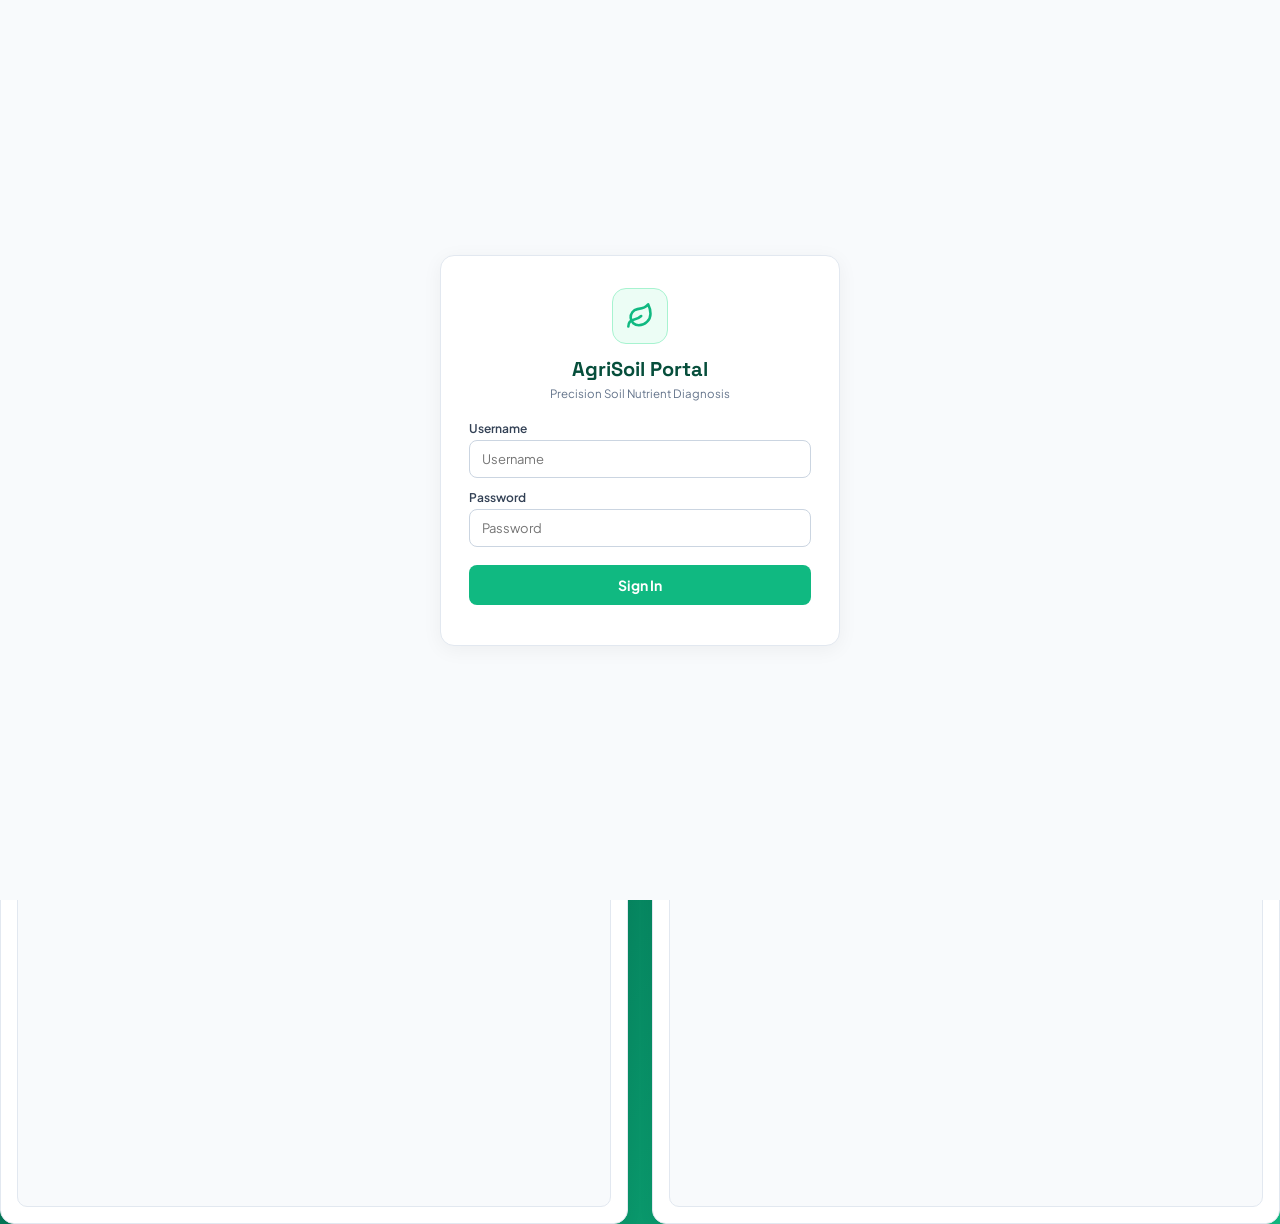
==== commit fac1abeb: "feat(ui): replace casual emojis with professional SVG icons and typography" ====
--- a/capstone/backend-spring/src/main/resources/static/index.html
+++ b/capstone/backend-spring/src/main/resources/static/index.html
@@ -16,6 +16,9 @@
     <!-- Turf.js for geodesic spatial calculations -->
     <script src="https://unpkg.com/@turf/turf@7/turf.min.js"></script>
 
+    <!-- Favicon -->
+    <link rel="icon" href="data:image/svg+xml,<svg xmlns=%22http://www.w3.org/2000/svg%22 viewBox=%220 0 24 24%22 fill=%22none%22 stroke=%22%2310b981%22 stroke-width=%222%22 stroke-linecap=%22round%22 stroke-linejoin=%22round%22><path d=%22M11 20A7 7 0 0 1 9.8 6.1C15.5 5 17 4.48 19 2c1 2 2 4.18 2 8 0 5.5-4.78 10-10 10Z%22/><path d=%22M2 21c0-3 1.85-5.36 5.08-6C9.5 14.52 12 13 13 12%22/></svg>">
+
     <!-- Custom CSS -->
     <link rel="stylesheet" href="style.css">
 </head>
@@ -24,7 +27,12 @@
     <div id="loginScreen" class="login-screen">
         <div class="login-card">
             <div class="login-header">
-                <div class="login-logo">🌾</div>
+                <div class="login-logo">
+                    <svg width="28" height="28" viewBox="0 0 24 24" fill="none" stroke="#10b981" stroke-width="2.2" stroke-linecap="round" stroke-linejoin="round">
+                        <path d="M11 20A7 7 0 0 1 9.8 6.1C15.5 5 17 4.48 19 2c1 2 2 4.18 2 8 0 5.5-4.78 10-10 10Z"/>
+                        <path d="M2 21c0-3 1.85-5.36 5.08-6C9.5 14.52 12 13 13 12"/>
+                    </svg>
+                </div>
                 <h2>AgriSoil Portal</h2>
                 <p>Precision Soil Nutrient Diagnosis</p>
             </div>
@@ -53,7 +61,12 @@
         <!-- Top App Header -->
         <header class="app-header">
             <div class="header-brand">
-                <div class="header-icon">🌾</div>
+                <div class="header-icon">
+                    <svg width="24" height="24" viewBox="0 0 24 24" fill="none" stroke="#10b981" stroke-width="2.2" stroke-linecap="round" stroke-linejoin="round">
+                        <path d="M11 20A7 7 0 0 1 9.8 6.1C15.5 5 17 4.48 19 2c1 2 2 4.18 2 8 0 5.5-4.78 10-10 10Z"/>
+                        <path d="M2 21c0-3 1.85-5.36 5.08-6C9.5 14.52 12 13 13 12"/>
+                    </svg>
+                </div>
                 <div class="header-text">
                     <h1>Smart Soil Health &amp; Nutrient Portal</h1>
                     <p>Instant satellite soil test &amp; crop nutrient guide for your land</p>
@@ -65,7 +78,10 @@
                     <span class="header-user-name" id="headerUserName">Farmer Kishan</span>
                     <span class="header-user-email" id="headerUserEmail">farmer@gmail.com</span>
                 </div>
-                <button class="btn-logout-sm" id="btnLogoutHeader" title="Sign Out">🚪 Logout</button>
+                <button class="btn-logout-sm" id="btnLogoutHeader" title="Sign Out">
+                    <svg width="13" height="13" viewBox="0 0 24 24" fill="none" stroke="currentColor" stroke-width="2" stroke-linecap="round" stroke-linejoin="round"><path d="M9 21H5a2 2 0 0 1-2-2V5a2 2 0 0 1 2-2h4"/><polyline points="16 17 21 12 16 7"/><line x1="21" y1="12" x2="9" y2="12"/></svg>
+                    <span>Logout</span>
+                </button>
             </div>
         </header>
 
@@ -93,7 +109,7 @@
                 <!-- Saved Farms Card -->
                 <div class="card" id="savedFarmsSection" style="display: none;">
                     <div class="card-header">
-                        <h3>🌾 My Saved Fields</h3>
+                        <h3>My Saved Fields</h3>
                         <span class="count-badge" id="farmsCountBadge">0 Fields</span>
                     </div>
                     <p class="card-desc">Choose one of your saved fields or mark a new field on the map below.</p>
@@ -103,14 +119,17 @@
                         </select>
                     </div>
                     <div class="selected-farm-actions" id="farmActionsGroup" style="display: none;">
-                        <button class="btn btn-danger-sm" id="btnDeleteFarm">🗑️ Remove Field</button>
+                        <button class="btn btn-danger-sm" id="btnDeleteFarm">
+                            <svg width="13" height="13" viewBox="0 0 24 24" fill="none" stroke="currentColor" stroke-width="2" stroke-linecap="round" stroke-linejoin="round"><polyline points="3 6 5 6 21 6"/><path d="M19 6v14a2 2 0 0 1-2 2H7a2 2 0 0 1-2-2V6m3 0V4a2 2 0 0 1 2-2h4a2 2 0 0 1 2 2v2"/><line x1="10" y1="11" x2="10" y2="17"/><line x1="14" y1="11" x2="14" y2="17"/></svg>
+                            <span>Remove Field</span>
+                        </button>
                     </div>
                 </div>
 
                 <!-- Field Mapping Card (Inspired by reference project) -->
                 <div class="card field-mapping-card">
                     <div class="card-header">
-                        <h3>📍 Mark Field Boundary</h3>
+                        <h3>Mark Field Boundary</h3>
                     </div>
                     
                     <!-- Status Banner -->
@@ -121,13 +140,16 @@
                     <!-- Drawing Controls -->
                     <div class="mapping-btn-grid">
                         <button class="btn btn-primary" id="btnStartDraw">
-                            <span>🎯 Mark Field Corners</span>
+                            <svg width="14" height="14" viewBox="0 0 24 24" fill="none" stroke="currentColor" stroke-width="2" stroke-linecap="round" stroke-linejoin="round"><circle cx="12" cy="12" r="10"/><line x1="22" y1="12" x2="18" y2="12"/><line x1="6" y1="12" x2="2" y2="12"/><line x1="12" y1="6" x2="12" y2="2"/><line x1="12" y1="22" x2="12" y2="18"/></svg>
+                            <span>Mark Field Corners</span>
                         </button>
                         <button class="btn btn-danger" id="btnClearField">
-                            <span>🔄 Reset</span>
+                            <svg width="14" height="14" viewBox="0 0 24 24" fill="none" stroke="currentColor" stroke-width="2" stroke-linecap="round" stroke-linejoin="round"><path d="M3 12a9 9 0 1 0 9-9 9.75 9.75 0 0 0-6.74 2.74L3 8"/><path d="M3 3v5h5"/></svg>
+                            <span>Reset</span>
                         </button>
                         <button class="btn btn-success" id="btnCompleteField" disabled>
-                            <span>✅ Done Marking</span>
+                            <svg width="14" height="14" viewBox="0 0 24 24" fill="none" stroke="currentColor" stroke-width="2" stroke-linecap="round" stroke-linejoin="round"><polyline points="20 6 9 17 4 12"/></svg>
+                            <span>Done Marking</span>
                         </button>
                     </div>
 
@@ -142,20 +164,24 @@
                     <div class="save-farm-form" id="saveFarmForm" style="display: none;">
                         <label for="farmNameInput">Field Name:</label>
                         <input type="text" id="farmNameInput" placeholder="e.g. Rice Plot, North Field">
-                        <button class="btn btn-emerald" id="btnSaveFarm">💾 Save Field</button>
+                        <button class="btn btn-emerald" id="btnSaveFarm">
+                            <svg width="14" height="14" viewBox="0 0 24 24" fill="none" stroke="currentColor" stroke-width="2" stroke-linecap="round" stroke-linejoin="round"><path d="M19 21H5a2 2 0 0 1-2-2V5a2 2 0 0 1 2-2h11l5 5v11a2 2 0 0 1-2 2z"/><polyline points="17 21 17 13 7 13 7 21"/><polyline points="7 3 7 8 15 8"/></svg>
+                            <span>Save Field</span>
+                        </button>
                     </div>
                 </div>
 
                 <!-- Soil Fertility Diagnostic Card -->
                 <div class="card fertility-card" id="fertilitySection" style="display: none;">
                     <div class="card-header">
-                        <h3>🌱 Soil Health &amp; Nutrients</h3>
+                        <h3>Soil Health &amp; Nutrients</h3>
                         <span class="active-farm-badge" id="activeFarmBadge">No Field Selected</span>
                     </div>
                     <p class="card-desc">Scan your soil using satellite imagery to check pH and major nutrient levels (N, P, K).</p>
                     
                     <button class="btn btn-gradient" id="btnRunFertility">
-                        <span>🔍 Check Soil Nutrients</span>
+                        <svg width="15" height="15" viewBox="0 0 24 24" fill="none" stroke="currentColor" stroke-width="2" stroke-linecap="round" stroke-linejoin="round"><circle cx="11" cy="11" r="8"/><line x1="21" y1="21" x2="16.65" y2="16.65"/></svg>
+                        <span>Check Soil Nutrients</span>
                     </button>
 
                     <!-- Processing Spinner -->
@@ -175,13 +201,14 @@
             <!-- Top Return / Field Header Bar -->
             <div class="results-top-bar">
                 <div class="results-field-info">
-                    <span class="results-field-badge">📍 Field Analysis Results</span>
+                    <span class="results-field-badge">Field Analysis Results</span>
                     <h2 id="resultsFarmTitle" class="results-farm-title">Crop Health &amp; Soil Nutrients Report</h2>
                     <p class="results-farm-subtitle">Full-width view of satellite crop indicators and soil nutrient heatmaps. Scroll up anytime to return to your dashboard and change fields.</p>
                 </div>
                 <div class="results-bar-actions">
                     <button type="button" class="btn btn-change-field" onclick="scrollToDashboard()">
-                        <span>⬆ Change Field / Back to Map</span>
+                        <svg width="14" height="14" viewBox="0 0 24 24" fill="none" stroke="currentColor" stroke-width="2" stroke-linecap="round" stroke-linejoin="round"><line x1="12" y1="19" x2="12" y2="5"/><polyline points="5 12 12 5 19 12"/></svg>
+                        <span>Change Field / Back to Map</span>
                     </button>
                 </div>
             </div>
@@ -208,14 +235,16 @@
 
             <!-- Acquisition & Season Note -->
             <div class="season-note" id="seasonNoteBox" style="display: none;">
-                <span class="season-icon">🛰️</span>
+                <span class="season-icon">
+                    <svg width="18" height="18" viewBox="0 0 24 24" fill="none" stroke="#10b981" stroke-width="2" stroke-linecap="round" stroke-linejoin="round"><circle cx="12" cy="12" r="10"/><path d="M12 2a14.5 14.5 0 0 0 0 20 14.5 14.5 0 0 0 0-20"/><path d="M2 12h20"/></svg>
+                </span>
                 <div class="season-text" id="seasonNoteText"></div>
             </div>
 
             <!-- Land-Cover Surface Validation Alert -->
             <div class="surface-alert" id="surfaceAlertBox" style="display: none;">
                 <div class="surface-alert-header">
-                    <span id="surfaceAlertIcon">🌱</span>
+                    <span id="surfaceAlertIcon" class="surface-alert-icon"></span>
                     <span id="surfaceAlertTitle">Field Surface Check</span>
                 </div>
                 <div class="surface-alert-msg" id="surfaceAlertMsg"></div>
@@ -224,8 +253,9 @@
             <!-- 1. STARTING SECTION: Crop & Soil Satellite Indicators (NDVI, NDBI, BSI, UI) -->
             <div id="viewSpectral" class="results-section-block">
                 <div class="section-badge-header">
-                    <span class="badge-icon">🛰️</span>
-                    <div>
+                    <span class="badge-icon">
+                        <svg width="18" height="18" viewBox="0 0 24 24" fill="none" stroke="#10b981" stroke-width="2" stroke-linecap="round" stroke-linejoin="round"><circle cx="12" cy="12" r="10"/><path d="M12 2a14.5 14.5 0 0 0 0 20 14.5 14.5 0 0 0 0-20"/><path d="M2 12h20"/></svg>
+                    </span>
                         <h4 class="section-title">1. Crop Health &amp; Satellite Indicators</h4>
                         <p class="section-subtitle">Real-time vegetation vigor, ground moisture, and bare soil exposure across your field</p>
                     </div>
@@ -268,7 +298,10 @@
                     <div class="heatmap-box">
                         <div class="heatmap-header-row">
                             <h5>Crop Greenness (NDVI)</h5>
-                            <button type="button" class="btn-fullscreen-toggle" onclick="openFullscreenModal('imgHeatmapNdvi', 'Crop Growth &amp; Greenness (NDVI)')">⛶ Full Screen</button>
+                            <button type="button" class="btn-fullscreen-toggle" onclick="openFullscreenModal('imgHeatmapNdvi', 'Crop Growth &amp; Greenness (NDVI)')">
+                                <svg width="12" height="12" viewBox="0 0 24 24" fill="none" stroke="currentColor" stroke-width="2" stroke-linecap="round" stroke-linejoin="round"><polyline points="15 3 21 3 21 9"/><polyline points="9 21 3 21 3 15"/><polyline points="21 15 21 21 15 21"/><polyline points="3 9 3 3 9 3"/></svg>
+                                <span>Full Screen</span>
+                            </button>
                         </div>
                         <div class="img-wrapper" onclick="openFullscreenModal('imgHeatmapNdvi', 'Crop Growth &amp; Greenness (NDVI)')">
                             <img id="imgHeatmapNdvi" alt="Crop Greenness Map" src="">
@@ -278,7 +311,10 @@
                     <div class="heatmap-box">
                         <div class="heatmap-header-row">
                             <h5>Dry Soil Exposure (NDBI)</h5>
-                            <button type="button" class="btn-fullscreen-toggle" onclick="openFullscreenModal('imgHeatmapNdbi', 'Dry Soil Exposure (NDBI)')">⛶ Full Screen</button>
+                            <button type="button" class="btn-fullscreen-toggle" onclick="openFullscreenModal('imgHeatmapNdbi', 'Dry Soil Exposure (NDBI)')">
+                                <svg width="12" height="12" viewBox="0 0 24 24" fill="none" stroke="currentColor" stroke-width="2" stroke-linecap="round" stroke-linejoin="round"><polyline points="15 3 21 3 21 9"/><polyline points="9 21 3 21 3 15"/><polyline points="21 15 21 21 15 21"/><polyline points="3 9 3 3 9 3"/></svg>
+                                <span>Full Screen</span>
+                            </button>
                         </div>
                         <div class="img-wrapper" onclick="openFullscreenModal('imgHeatmapNdbi', 'Dry Soil Exposure (NDBI)')">
                             <img id="imgHeatmapNdbi" alt="Dry Earth Map" src="">
@@ -288,7 +324,10 @@
                     <div class="heatmap-box">
                         <div class="heatmap-header-row">
                             <h5>Open Soil Coverage (BSI)</h5>
-                            <button type="button" class="btn-fullscreen-toggle" onclick="openFullscreenModal('imgHeatmapBsi', 'Open Soil Coverage (BSI)')">⛶ Full Screen</button>
+                            <button type="button" class="btn-fullscreen-toggle" onclick="openFullscreenModal('imgHeatmapBsi', 'Open Soil Coverage (BSI)')">
+                                <svg width="12" height="12" viewBox="0 0 24 24" fill="none" stroke="currentColor" stroke-width="2" stroke-linecap="round" stroke-linejoin="round"><polyline points="15 3 21 3 21 9"/><polyline points="9 21 3 21 3 15"/><polyline points="21 15 21 21 15 21"/><polyline points="3 9 3 3 9 3"/></svg>
+                                <span>Full Screen</span>
+                            </button>
                         </div>
                         <div class="img-wrapper" onclick="openFullscreenModal('imgHeatmapBsi', 'Open Soil Coverage (BSI)')">
                             <img id="imgHeatmapBsi" alt="Bare Soil Map" src="">
@@ -298,7 +337,10 @@
                     <div class="heatmap-box">
                         <div class="heatmap-header-row">
                             <h5>Hard Surface / Structure (UI)</h5>
-                            <button type="button" class="btn-fullscreen-toggle" onclick="openFullscreenModal('imgHeatmapUi', 'Hard Surface / Structure (UI)')">⛶ Full Screen</button>
+                            <button type="button" class="btn-fullscreen-toggle" onclick="openFullscreenModal('imgHeatmapUi', 'Hard Surface / Structure (UI)')">
+                                <svg width="12" height="12" viewBox="0 0 24 24" fill="none" stroke="currentColor" stroke-width="2" stroke-linecap="round" stroke-linejoin="round"><polyline points="15 3 21 3 21 9"/><polyline points="9 21 3 21 3 15"/><polyline points="21 15 21 21 15 21"/><polyline points="3 9 3 3 9 3"/></svg>
+                                <span>Full Screen</span>
+                            </button>
                         </div>
                         <div class="img-wrapper" onclick="openFullscreenModal('imgHeatmapUi', 'Hard Surface / Structure (UI)')">
                             <img id="imgHeatmapUi" alt="Surface Map" src="">
@@ -310,7 +352,9 @@
             <!-- 2. NEXT SECTION: Essential Soil Nutrients (pH, N, P, K) -->
             <div id="viewNutrients" class="results-section-block">
                 <div class="section-badge-header">
-                    <span class="badge-icon">🌾</span>
+                    <span class="badge-icon">
+                        <svg width="18" height="18" viewBox="0 0 24 24" fill="none" stroke="#10b981" stroke-width="2" stroke-linecap="round" stroke-linejoin="round"><path d="M11 20A7 7 0 0 1 9.8 6.1C15.5 5 17 4.48 19 2c1 2 2 4.18 2 8 0 5.5-4.78 10-10 10Z"/><path d="M2 21c0-3 1.85-5.36 5.08-6C9.5 14.52 12 13 13 12"/></svg>
+                    </span>
                     <div>
                         <h4 class="section-title">2. Soil Nutrients &amp; Fertility Levels</h4>
                         <p class="section-subtitle">Estimated soil acidity and major macronutrient levels for balanced crop fertilization</p>
@@ -354,7 +398,10 @@
                     <div class="heatmap-box">
                         <div class="heatmap-header-row">
                             <h5>Soil pH Level Map</h5>
-                            <button type="button" class="btn-fullscreen-toggle" onclick="openFullscreenModal('imgHeatmapPh', 'Soil pH Level Map')">⛶ Full Screen</button>
+                            <button type="button" class="btn-fullscreen-toggle" onclick="openFullscreenModal('imgHeatmapPh', 'Soil pH Level Map')">
+                                <svg width="12" height="12" viewBox="0 0 24 24" fill="none" stroke="currentColor" stroke-width="2" stroke-linecap="round" stroke-linejoin="round"><polyline points="15 3 21 3 21 9"/><polyline points="9 21 3 21 3 15"/><polyline points="21 15 21 21 15 21"/><polyline points="3 9 3 3 9 3"/></svg>
+                                <span>Full Screen</span>
+                            </button>
                         </div>
                         <div class="img-wrapper" onclick="openFullscreenModal('imgHeatmapPh', 'Soil pH Level Map')">
                             <img id="imgHeatmapPh" alt="Soil pH Map" src="">
@@ -364,7 +411,10 @@
                     <div class="heatmap-box">
                         <div class="heatmap-header-row">
                             <h5>Nitrogen (N) Map</h5>
-                            <button type="button" class="btn-fullscreen-toggle" onclick="openFullscreenModal('imgHeatmapN', 'Nitrogen (N) Distribution Map')">⛶ Full Screen</button>
+                            <button type="button" class="btn-fullscreen-toggle" onclick="openFullscreenModal('imgHeatmapN', 'Nitrogen (N) Distribution Map')">
+                                <svg width="12" height="12" viewBox="0 0 24 24" fill="none" stroke="currentColor" stroke-width="2" stroke-linecap="round" stroke-linejoin="round"><polyline points="15 3 21 3 21 9"/><polyline points="9 21 3 21 3 15"/><polyline points="21 15 21 21 15 21"/><polyline points="3 9 3 3 9 3"/></svg>
+                                <span>Full Screen</span>
+                            </button>
                         </div>
                         <div class="img-wrapper" onclick="openFullscreenModal('imgHeatmapN', 'Nitrogen (N) Distribution Map')">
                             <img id="imgHeatmapN" alt="Nitrogen Map" src="">
@@ -374,7 +424,10 @@
                     <div class="heatmap-box">
                         <div class="heatmap-header-row">
                             <h5>Phosphorus (P) Map</h5>
-                            <button type="button" class="btn-fullscreen-toggle" onclick="openFullscreenModal('imgHeatmapP', 'Phosphorus (P) Distribution Map')">⛶ Full Screen</button>
+                            <button type="button" class="btn-fullscreen-toggle" onclick="openFullscreenModal('imgHeatmapP', 'Phosphorus (P) Distribution Map')">
+                                <svg width="12" height="12" viewBox="0 0 24 24" fill="none" stroke="currentColor" stroke-width="2" stroke-linecap="round" stroke-linejoin="round"><polyline points="15 3 21 3 21 9"/><polyline points="9 21 3 21 3 15"/><polyline points="21 15 21 21 15 21"/><polyline points="3 9 3 3 9 3"/></svg>
+                                <span>Full Screen</span>
+                            </button>
                         </div>
                         <div class="img-wrapper" onclick="openFullscreenModal('imgHeatmapP', 'Phosphorus (P) Distribution Map')">
                             <img id="imgHeatmapP" alt="Phosphorus Map" src="">
@@ -384,7 +437,10 @@
                     <div class="heatmap-box">
                         <div class="heatmap-header-row">
                             <h5>Potassium (K) Map</h5>
-                            <button type="button" class="btn-fullscreen-toggle" onclick="openFullscreenModal('imgHeatmapK', 'Potassium (K) Distribution Map')">⛶ Full Screen</button>
+                            <button type="button" class="btn-fullscreen-toggle" onclick="openFullscreenModal('imgHeatmapK', 'Potassium (K) Distribution Map')">
+                                <svg width="12" height="12" viewBox="0 0 24 24" fill="none" stroke="currentColor" stroke-width="2" stroke-linecap="round" stroke-linejoin="round"><polyline points="15 3 21 3 21 9"/><polyline points="9 21 3 21 3 15"/><polyline points="21 15 21 21 15 21"/><polyline points="3 9 3 3 9 3"/></svg>
+                                <span>Full Screen</span>
+                            </button>
                         </div>
                         <div class="img-wrapper" onclick="openFullscreenModal('imgHeatmapK', 'Potassium (K) Distribution Map')">
                             <img id="imgHeatmapK" alt="Potassium Map" src="">
@@ -399,7 +455,8 @@
 
     <!-- Floating Back-to-Dashboard Button -->
     <button id="btnFloatingBackToDashboard" class="btn-floating-top" onclick="scrollToDashboard()" title="Change Field / Back to Map" style="display: none;">
-        <span>⬆ Change Field</span>
+        <svg width="14" height="14" viewBox="0 0 24 24" fill="none" stroke="currentColor" stroke-width="2" stroke-linecap="round" stroke-linejoin="round"><line x1="12" y1="19" x2="12" y2="5"/><polyline points="5 12 12 5 19 12"/></svg>
+        <span>Change Field</span>
     </button>
 
     <!-- Full Screen Image Modal -->
@@ -408,7 +465,10 @@
         <div class="fullscreen-modal-content">
             <div class="fullscreen-modal-header">
                 <h3 id="fullscreenModalTitle">Map View</h3>
-                <button type="button" class="btn-modal-close" onclick="closeFullscreenModal()" title="Close (Esc)">✕ Close</button>
+                <button type="button" class="btn-modal-close" onclick="closeFullscreenModal()" title="Close (Esc)">
+                    <svg width="13" height="13" viewBox="0 0 24 24" fill="none" stroke="currentColor" stroke-width="2" stroke-linecap="round" stroke-linejoin="round"><line x1="18" y1="6" x2="6" y2="18"/><line x1="6" y1="6" x2="18" y2="18"/></svg>
+                    <span>Close</span>
+                </button>
             </div>
             <div class="fullscreen-modal-body">
                 <img id="fullscreenModalImg" src="" alt="Full Screen Map View">
--- a/capstone/backend-spring/src/main/resources/static/style.css
+++ b/capstone/backend-spring/src/main/resources/static/style.css
@@ -251,6 +251,9 @@
     cursor: pointer;
     transition: all 0.2s;
     white-space: nowrap;
+    display: inline-flex;
+    align-items: center;
+    gap: 4px;
 }
 
 .btn-logout-sm:hover {
@@ -668,6 +671,13 @@
     display: flex;
     align-items: center;
     gap: 6px;
+}
+
+.surface-alert-icon {
+    display: inline-flex;
+    align-items: center;
+    justify-content: center;
+    flex-shrink: 0;
 }
 
 .surface-alert-msg {
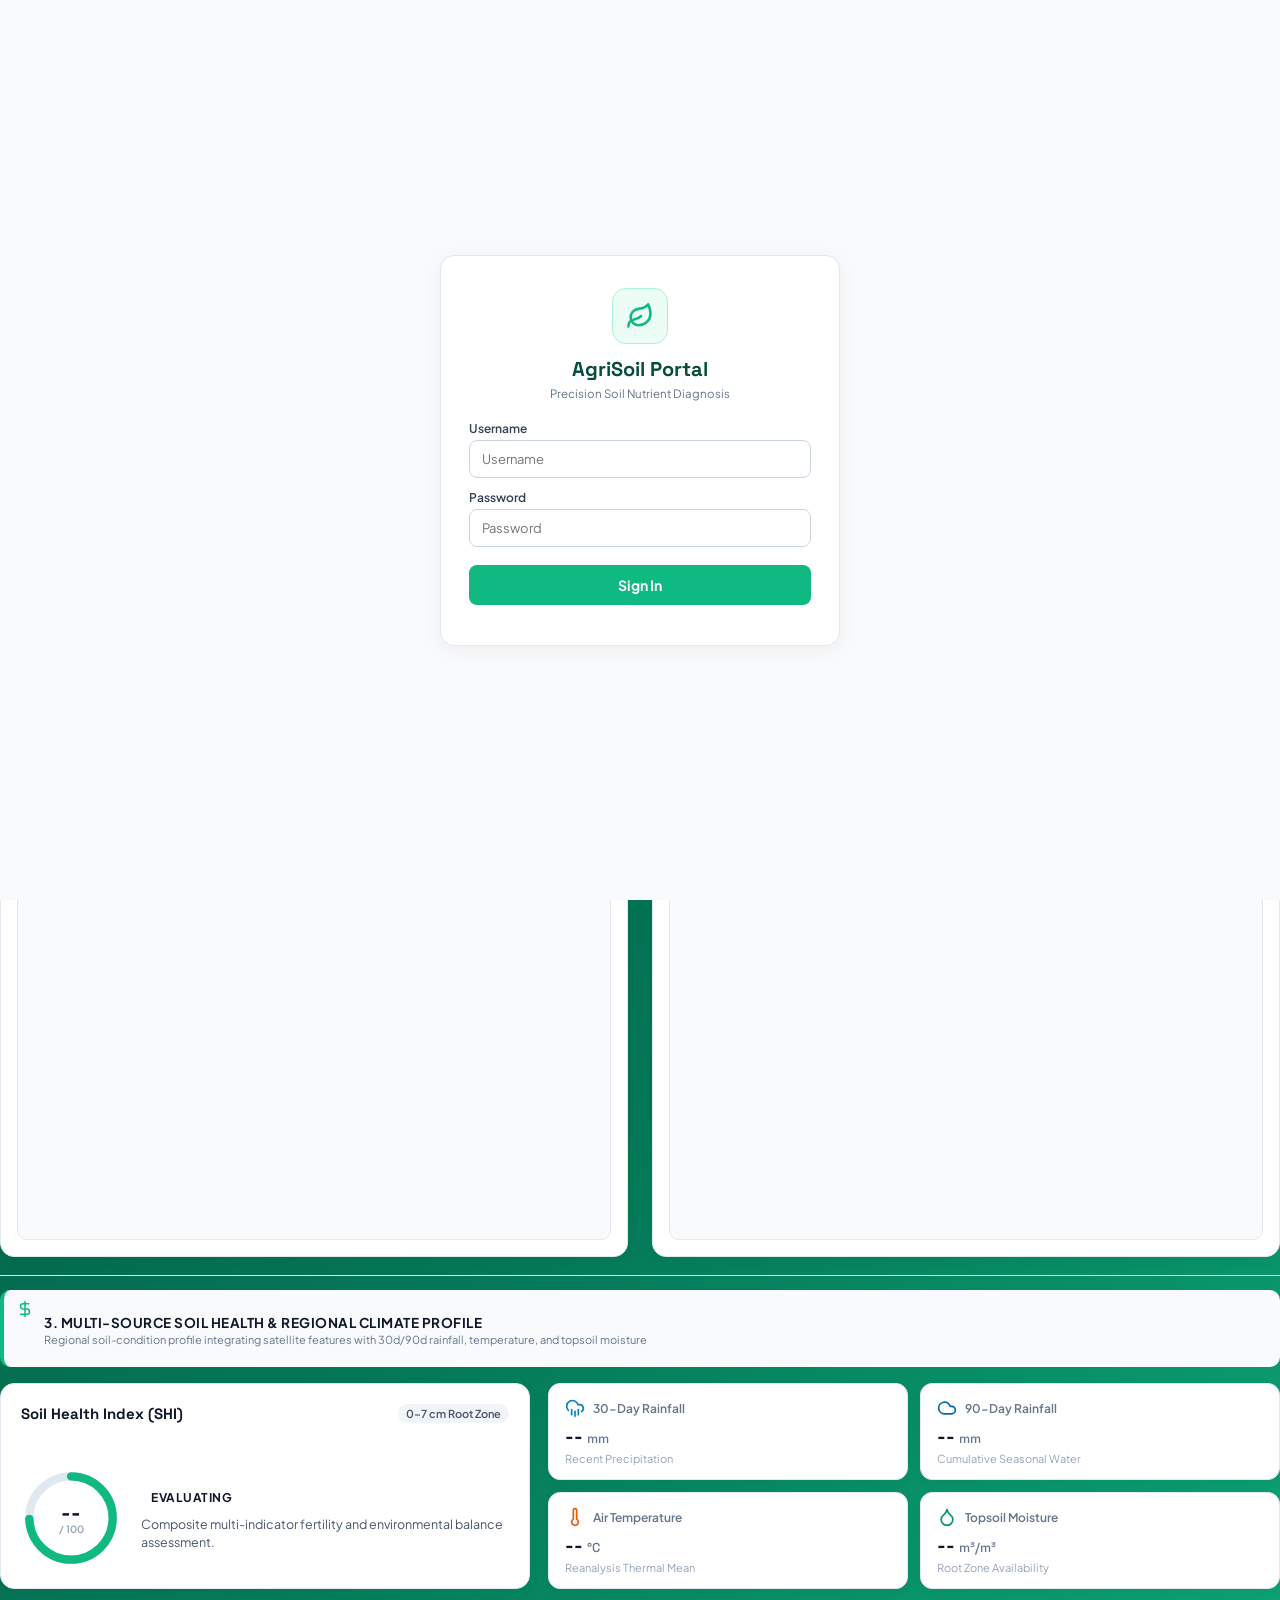
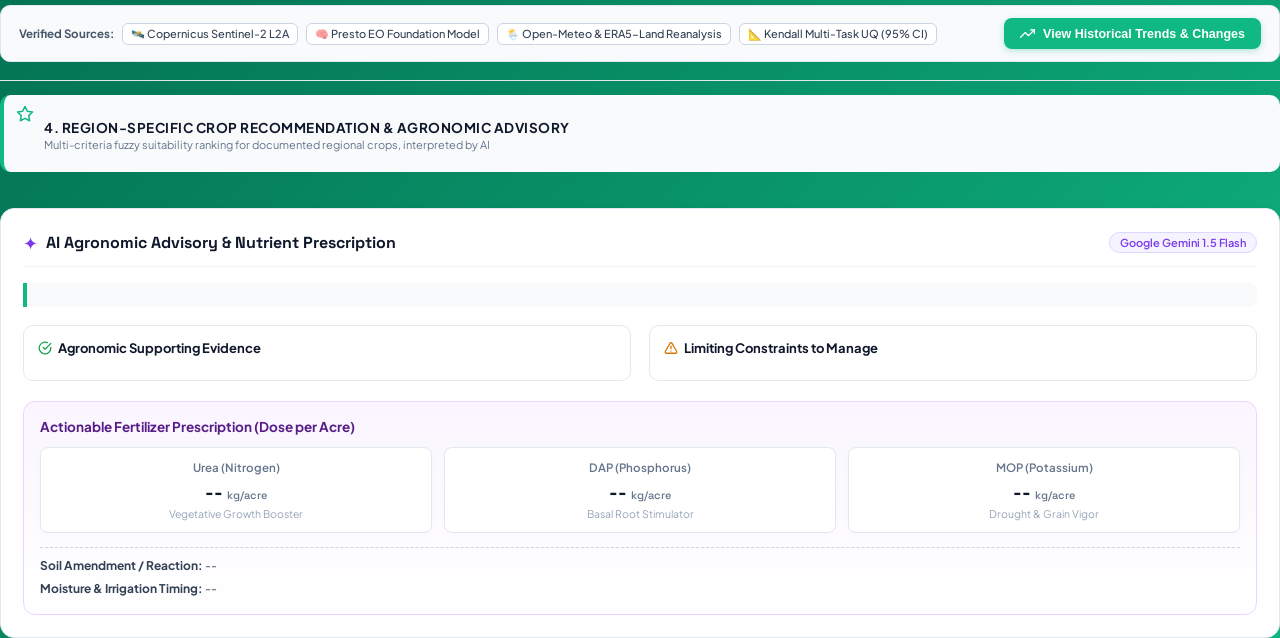
==== commit 3a7098ce: "feat(phase2): implement multi-source climate monitoring, 35-crop recommendation engine, and LLM advi" ====
--- a/capstone/backend-spring/src/main/resources/static/index.html
+++ b/capstone/backend-spring/src/main/resources/static/index.html
@@ -368,6 +368,7 @@
                         <div class="nut-val" id="valPh">-</div>
                         <div class="nut-status" id="statusPh">Optimal</div>
                         <div class="nut-range" id="rangePh">Min: - | Max: -</div>
+                        <div class="nut-ci" id="ciPh">95% CI: -</div>
                     </div>
 
                     <div class="nutrient-card card-n">
@@ -375,6 +376,7 @@
                         <div class="nut-val" id="valN">- <span class="sub-unit">mg/kg</span></div>
                         <div class="nut-status" id="statusN">Optimal</div>
                         <div class="nut-range" id="rangeN">Min: - | Max: -</div>
+                        <div class="nut-ci" id="ciN">95% CI: -</div>
                     </div>
 
                     <div class="nutrient-card card-p">
@@ -382,6 +384,7 @@
                         <div class="nut-val" id="valP">- <span class="sub-unit">mg/kg</span></div>
                         <div class="nut-status" id="statusP">Optimal</div>
                         <div class="nut-range" id="rangeP">Min: - | Max: -</div>
+                        <div class="nut-ci" id="ciP">95% CI: -</div>
                     </div>
 
                     <div class="nutrient-card card-k">
@@ -389,6 +392,7 @@
                         <div class="nut-val" id="valK">- <span class="sub-unit">mg/kg</span></div>
                         <div class="nut-status" id="statusK">Optimal</div>
                         <div class="nut-range" id="rangeK">Min: - | Max: -</div>
+                        <div class="nut-ci" id="ciK">95% CI: -</div>
                     </div>
                 </div>
 
@@ -449,6 +453,198 @@
                 </div>
             </div>
 
+            <!-- 3. SECTION: Multi-Source Regional Soil Health & Climate Monitoring -->
+            <div id="viewSoilHealth" class="results-section-block">
+                <div class="section-badge-header">
+                    <span class="badge-icon">
+                        <svg width="18" height="18" viewBox="0 0 24 24" fill="none" stroke="#10b981" stroke-width="2" stroke-linecap="round" stroke-linejoin="round">
+                            <path d="M12 2v20M17 5H9.5a3.5 3.5 0 0 0 0 7h5a3.5 3.5 0 0 1 0 7H6"/>
+                        </svg>
+                    </span>
+                    <div>
+                        <h4 class="section-title">3. Multi-Source Soil Health &amp; Regional Climate Profile</h4>
+                        <p class="section-subtitle">Regional soil-condition profile integrating satellite features with 30d/90d rainfall, temperature, and topsoil moisture</p>
+                    </div>
+                </div>
+
+                <!-- Soil Health Index Card & Climate Grid -->
+                <div class="shi-climate-container">
+                    <!-- SHI Score Card -->
+                    <div class="shi-score-card">
+                        <div class="shi-card-header">
+                            <h5>Soil Health Index (SHI)</h5>
+                            <span class="topsoil-tag">0–7 cm Root Zone</span>
+                        </div>
+                        <div class="shi-score-display">
+                            <div class="shi-circle-wrap">
+                                <svg class="shi-circle-svg" viewBox="0 0 120 120">
+                                    <circle class="shi-circle-bg" cx="60" cy="60" r="50"/>
+                                    <circle class="shi-circle-fill" id="shiCircleFill" cx="60" cy="60" r="50"/>
+                                </svg>
+                                <div class="shi-circle-content">
+                                    <span class="shi-number" id="valShi">--</span>
+                                    <span class="shi-max">/ 100</span>
+                                </div>
+                            </div>
+                            <div class="shi-info-col">
+                                <div class="shi-tier-badge" id="tierShi">EVALUATING</div>
+                                <p class="shi-desc" id="descShi">Composite multi-indicator fertility and environmental balance assessment.</p>
+                                <div class="shi-trend-quick" id="shiTrendQuick" style="display: none;">
+                                    <span class="trend-icon" id="shiTrendIcon">↑</span>
+                                    <span class="trend-text" id="shiTrendText">Stable Trajectory</span>
+                                </div>
+                            </div>
+                        </div>
+                    </div>
+
+                    <!-- Climate & Moisture 4-Grid -->
+                    <div class="climate-grid">
+                        <div class="climate-card">
+                            <div class="climate-icon-row">
+                                <svg width="20" height="20" viewBox="0 0 24 24" fill="none" stroke="#0284c7" stroke-width="2" stroke-linecap="round" stroke-linejoin="round"><path d="M4 14.899A7 7 0 1 1 15.71 8h1.79a4.5 4.5 0 0 1 2.5 8.242"/><path d="M16 14v6"/><path d="M8 14v6"/><path d="M12 16v6"/></svg>
+                                <span class="climate-label">30-Day Rainfall</span>
+                            </div>
+                            <div class="climate-val" id="valRain30">-- <span class="unit-sm">mm</span></div>
+                            <div class="climate-sub">Recent Precipitation</div>
+                        </div>
+
+                        <div class="climate-card">
+                            <div class="climate-icon-row">
+                                <svg width="20" height="20" viewBox="0 0 24 24" fill="none" stroke="#0369a1" stroke-width="2" stroke-linecap="round" stroke-linejoin="round"><path d="M17.5 19H9a7 7 0 1 1 6.71-9h1.79a4.5 4.5 0 1 1 0 9Z"/></svg>
+                                <span class="climate-label">90-Day Rainfall</span>
+                            </div>
+                            <div class="climate-val" id="valRain90">-- <span class="unit-sm">mm</span></div>
+                            <div class="climate-sub">Cumulative Seasonal Water</div>
+                        </div>
+
+                        <div class="climate-card">
+                            <div class="climate-icon-row">
+                                <svg width="20" height="20" viewBox="0 0 24 24" fill="none" stroke="#ea580c" stroke-width="2" stroke-linecap="round" stroke-linejoin="round"><path d="M14 4v10.54a4 4 0 1 1-4 0V4a2 2 0 0 1 4 0Z"/></svg>
+                                <span class="climate-label">Air Temperature</span>
+                            </div>
+                            <div class="climate-val" id="valTemp">-- <span class="unit-sm">°C</span></div>
+                            <div class="climate-sub" id="subTemp">Reanalysis Thermal Mean</div>
+                        </div>
+
+                        <div class="climate-card">
+                            <div class="climate-icon-row">
+                                <svg width="20" height="20" viewBox="0 0 24 24" fill="none" stroke="#059669" stroke-width="2" stroke-linecap="round" stroke-linejoin="round"><path d="M12 22a7 7 0 0 0 7-7c0-2-1-3.9-3-5.5s-3.5-4-4-6.5c-.5 2.5-2 4.9-4 6.5C6 11.1 5 13 5 15a7 7 0 0 0 7 7z"/></svg>
+                                <span class="climate-label">Topsoil Moisture</span>
+                            </div>
+                            <div class="climate-val" id="valMoisture">-- <span class="unit-sm">m³/m³</span></div>
+                            <div class="climate-sub" id="statusMoisture">Root Zone Availability</div>
+                        </div>
+                    </div>
+                </div>
+
+                <!-- Sources Strip & Temporal Trend Button -->
+                <div class="shi-bottom-row">
+                    <div class="data-sources-strip">
+                        <span class="sources-title">Verified Sources:</span>
+                        <span class="source-tag">🛰️ Copernicus Sentinel-2 L2A</span>
+                        <span class="source-tag">🧠 Presto EO Foundation Model</span>
+                        <span class="source-tag">🌦️ Open-Meteo &amp; ERA5-Land Reanalysis</span>
+                        <span class="source-tag">📐 Kendall Multi-Task UQ (95% CI)</span>
+                    </div>
+                    <button type="button" class="btn btn-trend-action" id="btnOpenTrends" onclick="openTrendsModal()">
+                        <svg width="15" height="15" viewBox="0 0 24 24" fill="none" stroke="currentColor" stroke-width="2" stroke-linecap="round" stroke-linejoin="round"><polyline points="23 6 13.5 15.5 8.5 10.5 1 18"/><polyline points="17 6 23 6 23 12"/></svg>
+                        <span>View Historical Trends &amp; Changes</span>
+                    </button>
+                </div>
+            </div>
+
+            <!-- 4. SECTION: Region-Specific Crop Recommendation & LLM Advisory -->
+            <div id="viewCropRec" class="results-section-block">
+                <div class="section-badge-header">
+                    <span class="badge-icon">
+                        <svg width="18" height="18" viewBox="0 0 24 24" fill="none" stroke="#10b981" stroke-width="2" stroke-linecap="round" stroke-linejoin="round">
+                            <polygon points="12 2 15.09 8.26 22 9.27 17 14.14 18.18 21.02 12 17.77 5.82 21.02 7 14.14 2 9.27 8.91 8.26 12 2"/>
+                        </svg>
+                    </span>
+                    <div>
+                        <h4 class="section-title">4. Region-Specific Crop Recommendation &amp; Agronomic Advisory</h4>
+                        <p class="section-subtitle">Multi-criteria fuzzy suitability ranking for documented regional crops, interpreted by AI</p>
+                    </div>
+                </div>
+
+                <!-- Top 5 Ranked Regional Crops Grid -->
+                <div class="crops-ranking-grid" id="cropsRankingGrid">
+                    <!-- Populated dynamically via JS -->
+                </div>
+
+                <!-- LLM Agronomic Explanation Card -->
+                <div class="advisory-panel">
+                    <div class="advisory-panel-header">
+                        <div class="advisory-title-group">
+                            <span class="ai-sparkle">✦</span>
+                            <h5>AI Agronomic Advisory &amp; Nutrient Prescription</h5>
+                        </div>
+                        <span class="ai-engine-tag" id="aiEngineTag">Google Gemini 1.5 Flash</span>
+                    </div>
+
+                    <!-- Executive Summary -->
+                    <div class="advisory-exec-summary" id="advisorySummary">
+                        <!-- Populated via JS -->
+                    </div>
+
+                    <!-- Two-Column Evidence & Constraints -->
+                    <div class="advisory-two-col">
+                        <!-- Column 1: Scientific Supporting Evidence -->
+                        <div class="advisory-col evidence-col">
+                            <h6>
+                                <svg width="14" height="14" viewBox="0 0 24 24" fill="none" stroke="#16a34a" stroke-width="2.2" stroke-linecap="round" stroke-linejoin="round"><path d="M22 11.08V12a10 10 0 1 1-5.93-9.14"/><polyline points="22 4 12 14.01 9 11.01"/></svg>
+                                Agronomic Supporting Evidence
+                            </h6>
+                            <ul class="advisory-list" id="advisoryEvidence">
+                                <!-- Populated via JS -->
+                            </ul>
+                        </div>
+
+                        <!-- Column 2: Soil & Climate Constraints -->
+                        <div class="advisory-col constraints-col">
+                            <h6>
+                                <svg width="14" height="14" viewBox="0 0 24 24" fill="none" stroke="#d97706" stroke-width="2.2" stroke-linecap="round" stroke-linejoin="round"><path d="m21.73 18-8-14a2 2 0 0 0-3.48 0l-8 14A2 2 0 0 0 4 21h16a2 2 0 0 0 1.73-3Z"/><line x1="12" y1="9" x2="12" y2="13"/><line x1="12" y1="17" x2="12.01" y2="17"/></svg>
+                                Limiting Constraints to Manage
+                            </h6>
+                            <ul class="advisory-list" id="advisoryConstraints">
+                                <!-- Populated via JS -->
+                            </ul>
+                        </div>
+                    </div>
+
+                    <!-- Precision Fertilizer Prescription & Schedule -->
+                    <div class="fertilizer-box">
+                        <h6 class="fertilizer-title">Actionable Fertilizer Prescription (Dose per Acre)</h6>
+                        <div class="fertilizer-doses-grid">
+                            <div class="fert-dose-card">
+                                <span class="fert-name">Urea (Nitrogen)</span>
+                                <div class="fert-amount" id="fertUrea">-- <span class="fert-unit">kg/acre</span></div>
+                                <span class="fert-sub" id="fertUreaNote">Vegetative Growth Booster</span>
+                            </div>
+                            <div class="fert-dose-card">
+                                <span class="fert-name">DAP (Phosphorus)</span>
+                                <div class="fert-amount" id="fertDap">-- <span class="fert-unit">kg/acre</span></div>
+                                <span class="fert-sub" id="fertDapNote">Basal Root Stimulator</span>
+                            </div>
+                            <div class="fert-dose-card">
+                                <span class="fert-name">MOP (Potassium)</span>
+                                <div class="fert-amount" id="fertMop">-- <span class="fert-unit">kg/acre</span></div>
+                                <span class="fert-sub" id="fertMopNote">Drought &amp; Grain Vigor</span>
+                            </div>
+                        </div>
+
+                        <div class="advisory-action-notes">
+                            <div class="action-note-item" id="noteAmendments">
+                                <strong>Soil Amendment / Reaction:</strong> <span id="textAmendments">--</span>
+                            </div>
+                            <div class="action-note-item" id="noteIrrigation">
+                                <strong>Moisture &amp; Irrigation Timing:</strong> <span id="textIrrigation">--</span>
+                            </div>
+                        </div>
+                    </div>
+                </div>
+            </div>
+
         </section>
 
     </div>
@@ -476,6 +672,26 @@
         </div>
     </div>
 
+    <!-- Historical Soil Trends Modal -->
+    <div id="trendsModal" class="fullscreen-modal" style="display: none;">
+        <div class="fullscreen-modal-backdrop" onclick="closeTrendsModal()"></div>
+        <div class="trends-modal-content">
+            <div class="trends-modal-header">
+                <div>
+                    <h3 id="trendsModalTitle">Temporal Soil Health Trajectory</h3>
+                    <p class="trends-modal-subtitle">Tracking change over time across historical satellite assessments</p>
+                </div>
+                <button type="button" class="btn-modal-close" onclick="closeTrendsModal()" title="Close (Esc)">
+                    <svg width="13" height="13" viewBox="0 0 24 24" fill="none" stroke="currentColor" stroke-width="2" stroke-linecap="round" stroke-linejoin="round"><line x1="18" y1="6" x2="6" y2="18"/><line x1="6" y1="6" x2="18" y2="18"/></svg>
+                    <span>Close</span>
+                </button>
+            </div>
+            <div class="trends-modal-body" id="trendsModalBody">
+                <div class="trends-loading">Loading historical trend data...</div>
+            </div>
+        </div>
+    </div>
+
     <!-- Leaflet JS -->
     <script src="https://unpkg.com/leaflet@1.9.4/dist/leaflet.js" integrity="sha256-20nQCchB9co0qIjJZRGuk2/Z9VM+kNiyxNV1lvTlZBo=" crossorigin=""></script>
     
--- a/capstone/backend-spring/src/main/resources/static/style.css
+++ b/capstone/backend-spring/src/main/resources/static/style.css
@@ -1368,4 +1368,674 @@
     .full-results-section {
         padding: 20px 14px 60px 14px;
     }
-}
+    .shi-climate-container {
+        flex-direction: column;
+    }
+    .advisory-two-col {
+        grid-template-columns: 1fr;
+    }
+    .fertilizer-doses-grid {
+        grid-template-columns: 1fr;
+    }
+}
+
+/* ==========================================================================
+   Phase 2 Deliverables: Multi-Source Soil Health, UQ & Crop Recommender Styles
+   ========================================================================== */
+
+/* Uncertainty Quantification Badges */
+.nut-ci {
+    margin-top: 8px;
+    padding: 5px 8px;
+    background: rgba(241, 245, 249, 0.95);
+    border-radius: 6px;
+    font-size: 11px;
+    color: #475569;
+    display: flex;
+    align-items: center;
+    justify-content: space-between;
+    gap: 4px;
+    border: 1px solid #e2e8f0;
+}
+.ci-pill {
+    background: #e0f2fe;
+    color: #0369a1;
+    font-weight: 700;
+    padding: 2px 6px;
+    border-radius: 4px;
+    font-size: 10px;
+}
+
+/* Phase 2: Section 3 Soil Health & Climate */
+.shi-climate-container {
+    display: flex;
+    gap: 18px;
+    margin-top: 16px;
+    margin-bottom: 16px;
+}
+.shi-score-card {
+    flex: 1;
+    background: #ffffff;
+    border-radius: 14px;
+    padding: 20px;
+    border: 1px solid var(--border-color);
+    box-shadow: 0 4px 14px rgba(0, 0, 0, 0.04);
+    display: flex;
+    flex-direction: column;
+    justify-content: space-between;
+}
+.shi-card-header {
+    display: flex;
+    justify-content: space-between;
+    align-items: center;
+    margin-bottom: 12px;
+}
+.shi-card-header h5 {
+    font-family: var(--font-heading);
+    font-size: 15px;
+    font-weight: 700;
+    color: #0f172a;
+}
+.topsoil-tag {
+    font-size: 11px;
+    background: #f1f5f9;
+    color: #475569;
+    padding: 3px 8px;
+    border-radius: 12px;
+    font-weight: 600;
+}
+.shi-score-display {
+    display: flex;
+    align-items: center;
+    gap: 20px;
+}
+.shi-circle-wrap {
+    position: relative;
+    width: 100px;
+    height: 100px;
+    flex-shrink: 0;
+}
+.shi-circle-svg {
+    width: 100%;
+    height: 100%;
+    transform: rotate(-90deg);
+}
+.shi-circle-bg {
+    fill: none;
+    stroke: #e2e8f0;
+    stroke-width: 10;
+}
+.shi-circle-fill {
+    fill: none;
+    stroke: #10b981;
+    stroke-width: 10;
+    stroke-linecap: round;
+    stroke-dasharray: 314.16 314.16;
+    stroke-dashoffset: 80;
+    transition: stroke-dashoffset 1s ease-in-out, stroke 0.5s ease;
+}
+.shi-circle-content {
+    position: absolute;
+    inset: 0;
+    display: flex;
+    flex-direction: column;
+    align-items: center;
+    justify-content: center;
+}
+.shi-number {
+    font-family: var(--font-heading);
+    font-size: 22px;
+    font-weight: 800;
+    color: #0f172a;
+    line-height: 1;
+}
+.shi-max {
+    font-size: 10px;
+    color: #94a3b8;
+    font-weight: 600;
+}
+.shi-info-col {
+    display: flex;
+    flex-direction: column;
+    gap: 6px;
+}
+.shi-tier-badge {
+    align-self: flex-start;
+    padding: 4px 10px;
+    border-radius: 6px;
+    font-size: 12px;
+    font-weight: 700;
+    letter-spacing: 0.5px;
+    text-transform: uppercase;
+}
+.tier-optimal, .tier-excellent {
+    background: #ecfdf5;
+    color: #059669;
+    border: 1px solid #a7f3d0;
+}
+.tier-moderate, .tier-good {
+    background: #fffbeb;
+    color: #d97706;
+    border: 1px solid #fde68a;
+}
+.tier-degraded, .tier-mod {
+    background: #fef2f2;
+    color: #dc2626;
+    border: 1px solid #fecaca;
+}
+.shi-desc {
+    font-size: 12.5px;
+    color: #475569;
+    line-height: 1.45;
+}
+
+/* Climate Grid */
+.climate-grid {
+    flex: 1.5;
+    display: grid;
+    grid-template-columns: repeat(2, 1fr);
+    gap: 12px;
+}
+.climate-card {
+    background: #ffffff;
+    border: 1px solid var(--border-color);
+    border-radius: 12px;
+    padding: 14px 16px;
+    box-shadow: 0 4px 12px rgba(0, 0, 0, 0.03);
+    display: flex;
+    flex-direction: column;
+    justify-content: space-between;
+}
+.climate-icon-row {
+    display: flex;
+    align-items: center;
+    gap: 8px;
+    margin-bottom: 6px;
+}
+.climate-label {
+    font-size: 12px;
+    font-weight: 600;
+    color: #64748b;
+}
+.climate-val {
+    font-family: var(--font-heading);
+    font-size: 20px;
+    font-weight: 700;
+    color: #0f172a;
+    line-height: 1.2;
+}
+.unit-sm {
+    font-size: 13px;
+    font-weight: 500;
+    color: #64748b;
+}
+.climate-sub {
+    font-size: 11px;
+    color: #94a3b8;
+    margin-top: 4px;
+}
+
+/* Bottom Strip & Trend Button */
+.shi-bottom-row {
+    display: flex;
+    align-items: center;
+    justify-content: space-between;
+    flex-wrap: wrap;
+    gap: 12px;
+    padding: 12px 18px;
+    background: #f8fafc;
+    border-radius: 10px;
+    border: 1px solid #e2e8f0;
+}
+.data-sources-strip {
+    display: flex;
+    align-items: center;
+    gap: 8px;
+    flex-wrap: wrap;
+}
+.sources-title {
+    font-size: 11.5px;
+    font-weight: 700;
+    color: #475569;
+}
+.source-tag {
+    font-size: 11px;
+    background: #ffffff;
+    border: 1px solid #cbd5e1;
+    color: #334155;
+    padding: 3px 8px;
+    border-radius: 6px;
+    font-weight: 500;
+}
+.btn-trend-action {
+    display: inline-flex;
+    align-items: center;
+    gap: 8px;
+    padding: 8px 16px;
+    background: #10b981;
+    color: #ffffff;
+    font-size: 12.5px;
+    font-weight: 600;
+    border-radius: 8px;
+    border: none;
+    cursor: pointer;
+    transition: all 0.2s ease;
+    box-shadow: 0 2px 6px rgba(16, 185, 129, 0.3);
+}
+.btn-trend-action:hover {
+    background: #059669;
+    transform: translateY(-1px);
+}
+
+/* Phase 2: Section 4 Crop Recommendation */
+.crops-ranking-grid {
+    display: grid;
+    grid-template-columns: repeat(auto-fit, minmax(220px, 1fr));
+    gap: 14px;
+    margin-top: 16px;
+    margin-bottom: 20px;
+}
+.crop-rank-card {
+    background: #ffffff;
+    border: 1px solid var(--border-color);
+    border-radius: 12px;
+    padding: 14px;
+    box-shadow: 0 3px 10px rgba(0, 0, 0, 0.03);
+    display: flex;
+    flex-direction: column;
+    justify-content: space-between;
+    transition: transform 0.2s ease, box-shadow 0.2s ease;
+}
+.crop-rank-card:hover {
+    transform: translateY(-2px);
+    box-shadow: 0 8px 20px rgba(0, 0, 0, 0.06);
+}
+.crop-rank-card.primary-pick {
+    border: 2px solid #10b981;
+    background: linear-gradient(180deg, #f0fdf4 0%, #ffffff 60%);
+    box-shadow: 0 6px 18px rgba(16, 185, 129, 0.12);
+}
+.crop-card-top {
+    display: flex;
+    justify-content: space-between;
+    align-items: center;
+    margin-bottom: 8px;
+}
+.crop-rank-badge {
+    font-size: 10.5px;
+    font-weight: 700;
+    padding: 2px 8px;
+    border-radius: 6px;
+    background: #f1f5f9;
+    color: #475569;
+}
+.badge-gold {
+    background: #fef08a;
+    color: #854d0e;
+    border: 1px solid #facc15;
+}
+.crop-category-pill {
+    font-size: 10.5px;
+    color: #64748b;
+    font-weight: 500;
+}
+.crop-title-group {
+    margin-bottom: 10px;
+}
+.crop-name {
+    font-family: var(--font-heading);
+    font-size: 15px;
+    font-weight: 700;
+    color: #0f172a;
+    line-height: 1.25;
+}
+.crop-scientific {
+    font-size: 11px;
+    color: #64748b;
+    font-style: italic;
+}
+.crop-match-meter {
+    margin-bottom: 12px;
+}
+.match-bar-track {
+    width: 100%;
+    height: 7px;
+    background: #e2e8f0;
+    border-radius: 4px;
+    overflow: hidden;
+    margin-bottom: 4px;
+}
+.match-bar-fill {
+    height: 100%;
+    background: linear-gradient(90deg, #10b981, #059669);
+    border-radius: 4px;
+    transition: width 0.8s ease;
+}
+.match-score-row {
+    display: flex;
+    justify-content: space-between;
+    align-items: center;
+    font-size: 11.5px;
+}
+.match-suit-label {
+    font-weight: 700;
+    font-size: 10.5px;
+    text-transform: uppercase;
+}
+.match-pct {
+    font-weight: 800;
+    color: #0f172a;
+}
+.crop-specs-grid {
+    display: grid;
+    grid-template-columns: repeat(2, 1fr);
+    gap: 6px;
+    padding-top: 10px;
+    border-top: 1px dashed #e2e8f0;
+}
+.spec-item {
+    display: flex;
+    flex-direction: column;
+}
+.spec-k {
+    font-size: 10px;
+    color: #94a3b8;
+    text-transform: uppercase;
+    font-weight: 600;
+}
+.spec-v {
+    font-size: 11.5px;
+    font-weight: 600;
+    color: #334155;
+}
+
+/* LLM Advisory Panel */
+.advisory-panel {
+    background: #ffffff;
+    border: 1px solid var(--border-color);
+    border-radius: 14px;
+    padding: 22px;
+    box-shadow: 0 4px 18px rgba(0, 0, 0, 0.04);
+}
+.advisory-panel-header {
+    display: flex;
+    justify-content: space-between;
+    align-items: center;
+    margin-bottom: 16px;
+    padding-bottom: 12px;
+    border-bottom: 1px solid #f1f5f9;
+}
+.advisory-title-group {
+    display: flex;
+    align-items: center;
+    gap: 8px;
+}
+.ai-sparkle {
+    color: #7c3aed;
+    font-size: 18px;
+}
+.advisory-panel-header h5 {
+    font-family: var(--font-heading);
+    font-size: 16px;
+    font-weight: 700;
+    color: #0f172a;
+}
+.ai-engine-tag {
+    font-size: 11px;
+    background: #f5f3ff;
+    color: #7c3aed;
+    border: 1px solid #ddd6fe;
+    padding: 3px 10px;
+    border-radius: 12px;
+    font-weight: 600;
+}
+.advisory-exec-summary {
+    background: #f8fafc;
+    border-left: 4px solid #10b981;
+    padding: 12px 16px;
+    border-radius: 0 8px 8px 0;
+    font-size: 13.5px;
+    line-height: 1.5;
+    color: #1e293b;
+    margin-bottom: 18px;
+}
+.advisory-two-col {
+    display: grid;
+    grid-template-columns: repeat(2, 1fr);
+    gap: 18px;
+    margin-bottom: 20px;
+}
+.advisory-col {
+    background: #ffffff;
+    border: 1px solid #e2e8f0;
+    border-radius: 10px;
+    padding: 14px;
+}
+.advisory-col h6 {
+    display: flex;
+    align-items: center;
+    gap: 6px;
+    font-size: 13px;
+    font-weight: 700;
+    color: #0f172a;
+    margin-bottom: 10px;
+}
+.advisory-list {
+    list-style: none;
+    padding: 0;
+    margin: 0;
+    display: flex;
+    flex-direction: column;
+    gap: 8px;
+}
+.advisory-list li {
+    font-size: 12.5px;
+    color: #334155;
+    line-height: 1.45;
+    position: relative;
+    padding-left: 18px;
+}
+.evidence-col .advisory-list li::before {
+    content: "✓";
+    position: absolute;
+    left: 0;
+    color: #16a34a;
+    font-weight: 800;
+}
+.constraints-col .advisory-list li::before {
+    content: "!";
+    position: absolute;
+    left: 2px;
+    color: #d97706;
+    font-weight: 800;
+}
+
+/* Fertilizer Prescription Box */
+.fertilizer-box {
+    background: linear-gradient(180deg, #faf5ff 0%, #ffffff 100%);
+    border: 1px solid #e9d5ff;
+    border-radius: 12px;
+    padding: 16px;
+}
+.fertilizer-title {
+    font-size: 13.5px;
+    font-weight: 700;
+    color: #581c87;
+    margin-bottom: 12px;
+}
+.fertilizer-doses-grid {
+    display: grid;
+    grid-template-columns: repeat(3, 1fr);
+    gap: 12px;
+    margin-bottom: 14px;
+}
+.fert-dose-card {
+    background: #ffffff;
+    border: 1px solid #e2e8f0;
+    border-radius: 8px;
+    padding: 12px;
+    text-align: center;
+    box-shadow: 0 2px 6px rgba(0,0,0,0.02);
+}
+.fert-name {
+    font-size: 11.5px;
+    font-weight: 600;
+    color: #64748b;
+    display: block;
+    margin-bottom: 4px;
+}
+.fert-amount {
+    font-family: var(--font-heading);
+    font-size: 20px;
+    font-weight: 800;
+    color: #0f172a;
+}
+.fert-unit {
+    font-size: 11px;
+    font-weight: 500;
+    color: #64748b;
+}
+.fert-sub {
+    font-size: 10.5px;
+    color: #94a3b8;
+    margin-top: 2px;
+    display: block;
+}
+.advisory-action-notes {
+    display: flex;
+    flex-direction: column;
+    gap: 6px;
+    padding-top: 10px;
+    border-top: 1px dashed #cbd5e1;
+}
+.action-note-item {
+    font-size: 12px;
+    color: #334155;
+    line-height: 1.4;
+}
+
+/* Trends Modal Styles */
+.trends-modal-content {
+    background: #ffffff;
+    border-radius: 16px;
+    width: 90%;
+    max-width: 820px;
+    max-height: 85vh;
+    overflow-y: auto;
+    position: relative;
+    z-index: 1001;
+    padding: 24px;
+    box-shadow: 0 20px 40px rgba(0,0,0,0.25);
+    display: flex;
+    flex-direction: column;
+    gap: 18px;
+}
+.trends-modal-header {
+    display: flex;
+    justify-content: space-between;
+    align-items: flex-start;
+    border-bottom: 1px solid #f1f5f9;
+    padding-bottom: 12px;
+}
+.trends-modal-header h3 {
+    font-family: var(--font-heading);
+    font-size: 18px;
+    font-weight: 700;
+    color: #0f172a;
+}
+.trends-modal-subtitle {
+    font-size: 12.5px;
+    color: #64748b;
+    margin-top: 2px;
+}
+.trends-deltas-panel {
+    background: #f8fafc;
+    border: 1px solid #e2e8f0;
+    border-radius: 10px;
+    padding: 14px;
+}
+.deltas-title {
+    font-size: 12px;
+    font-weight: 700;
+    color: #475569;
+    margin-bottom: 10px;
+    text-transform: uppercase;
+}
+.deltas-grid {
+    display: grid;
+    grid-template-columns: repeat(auto-fit, minmax(130px, 1fr));
+    gap: 10px;
+}
+.delta-card {
+    background: #ffffff;
+    border: 1px solid #e2e8f0;
+    border-radius: 8px;
+    padding: 10px;
+    display: flex;
+    flex-direction: column;
+    gap: 4px;
+}
+.d-label {
+    font-size: 11px;
+    font-weight: 600;
+    color: #64748b;
+}
+.trend-delta-pill {
+    font-size: 11px;
+    font-weight: 700;
+    padding: 3px 8px;
+    border-radius: 6px;
+    display: inline-block;
+}
+.trends-table-wrap {
+    margin-top: 10px;
+}
+.history-table-title {
+    font-size: 13px;
+    font-weight: 700;
+    color: #0f172a;
+    margin-bottom: 8px;
+}
+.trends-history-table {
+    width: 100%;
+    border-collapse: collapse;
+    font-size: 12px;
+}
+.trends-history-table th {
+    background: #f1f5f9;
+    color: #475569;
+    font-weight: 700;
+    text-align: left;
+    padding: 8px 10px;
+    border-bottom: 1px solid #e2e8f0;
+}
+.trends-history-table td {
+    padding: 8px 10px;
+    border-bottom: 1px solid #f1f5f9;
+    color: #334155;
+}
+.row-latest {
+    background: #f0fdf4;
+}
+.badge-curr {
+    background: #10b981;
+    color: #ffffff;
+    font-size: 9.5px;
+    font-weight: 700;
+    padding: 2px 5px;
+    border-radius: 4px;
+    margin-left: 6px;
+}
+.table-shi-badge {
+    background: #ecfdf5;
+    color: #059669;
+    font-weight: 700;
+    padding: 2px 6px;
+    border-radius: 4px;
+}
+.trends-loading, .trends-empty-state, .trends-error {
+    text-align: center;
+    padding: 30px;
+    color: #64748b;
+    font-size: 13px;
+}
